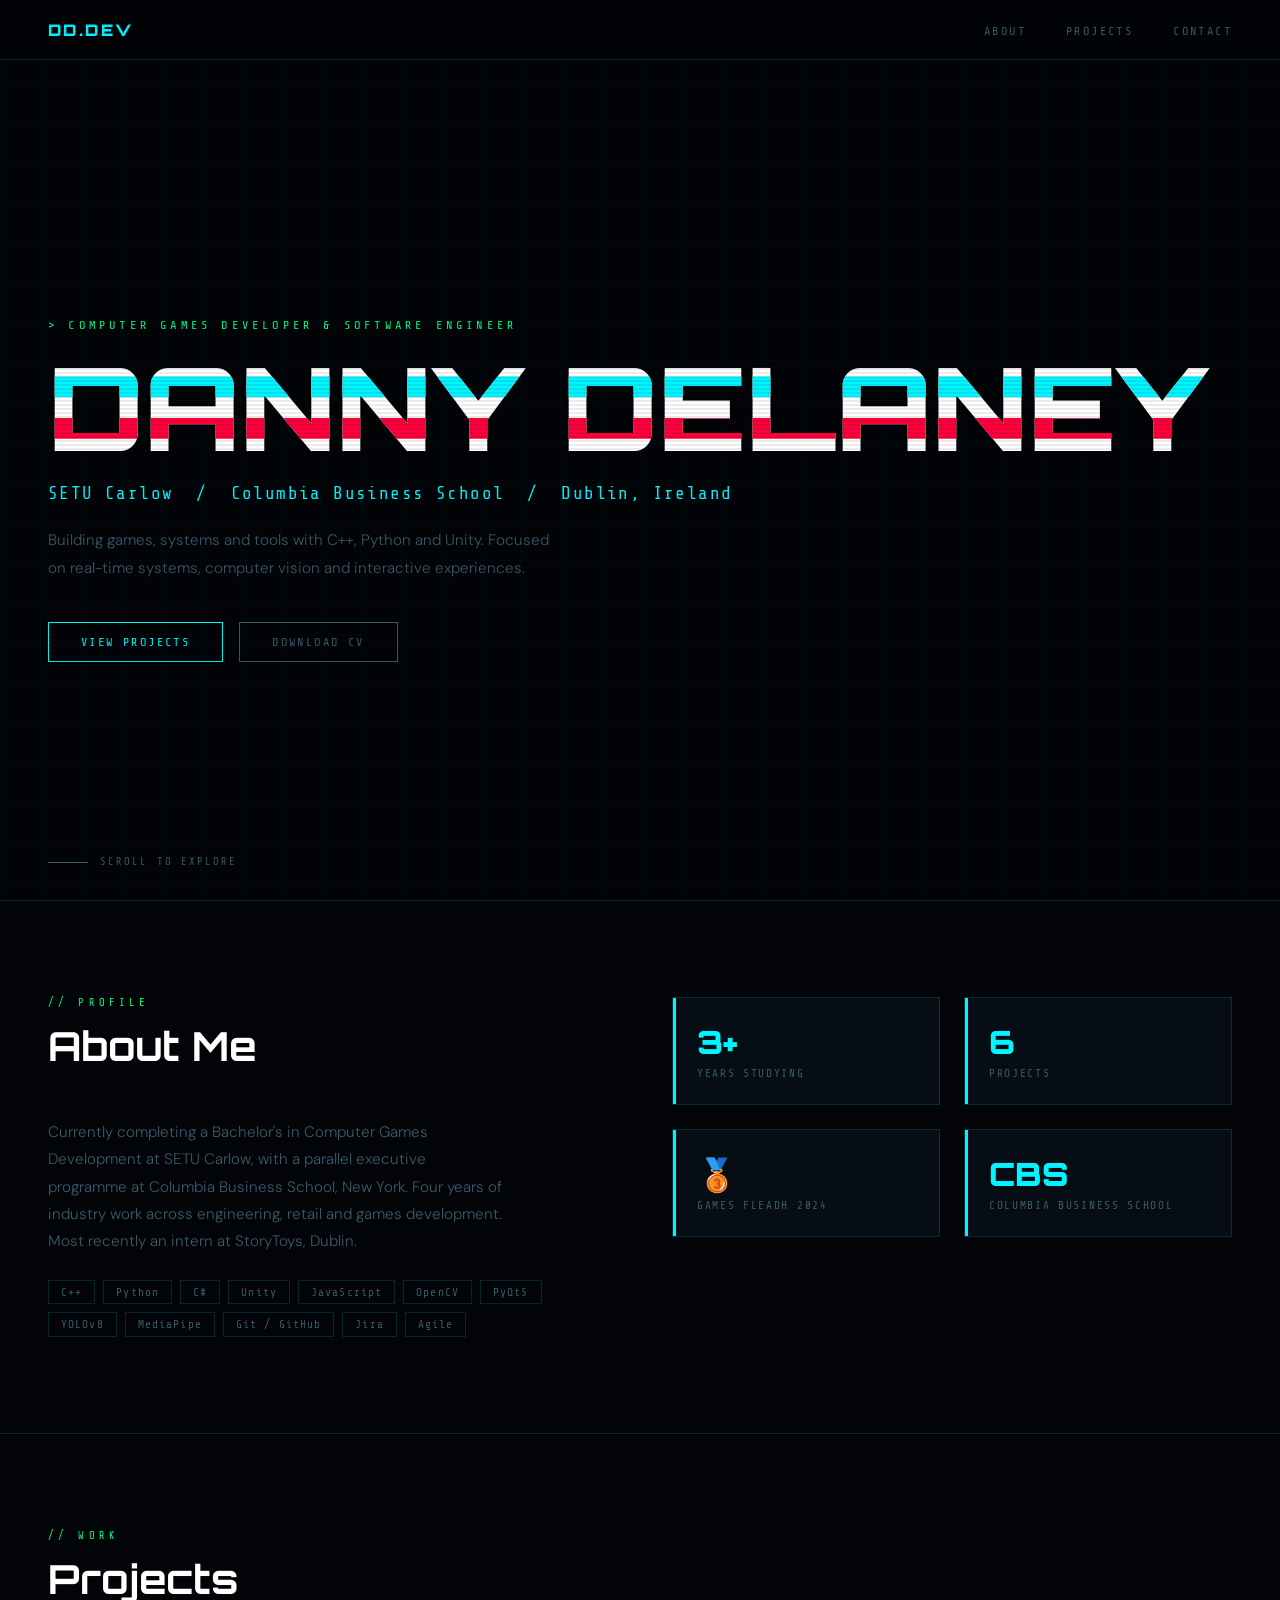
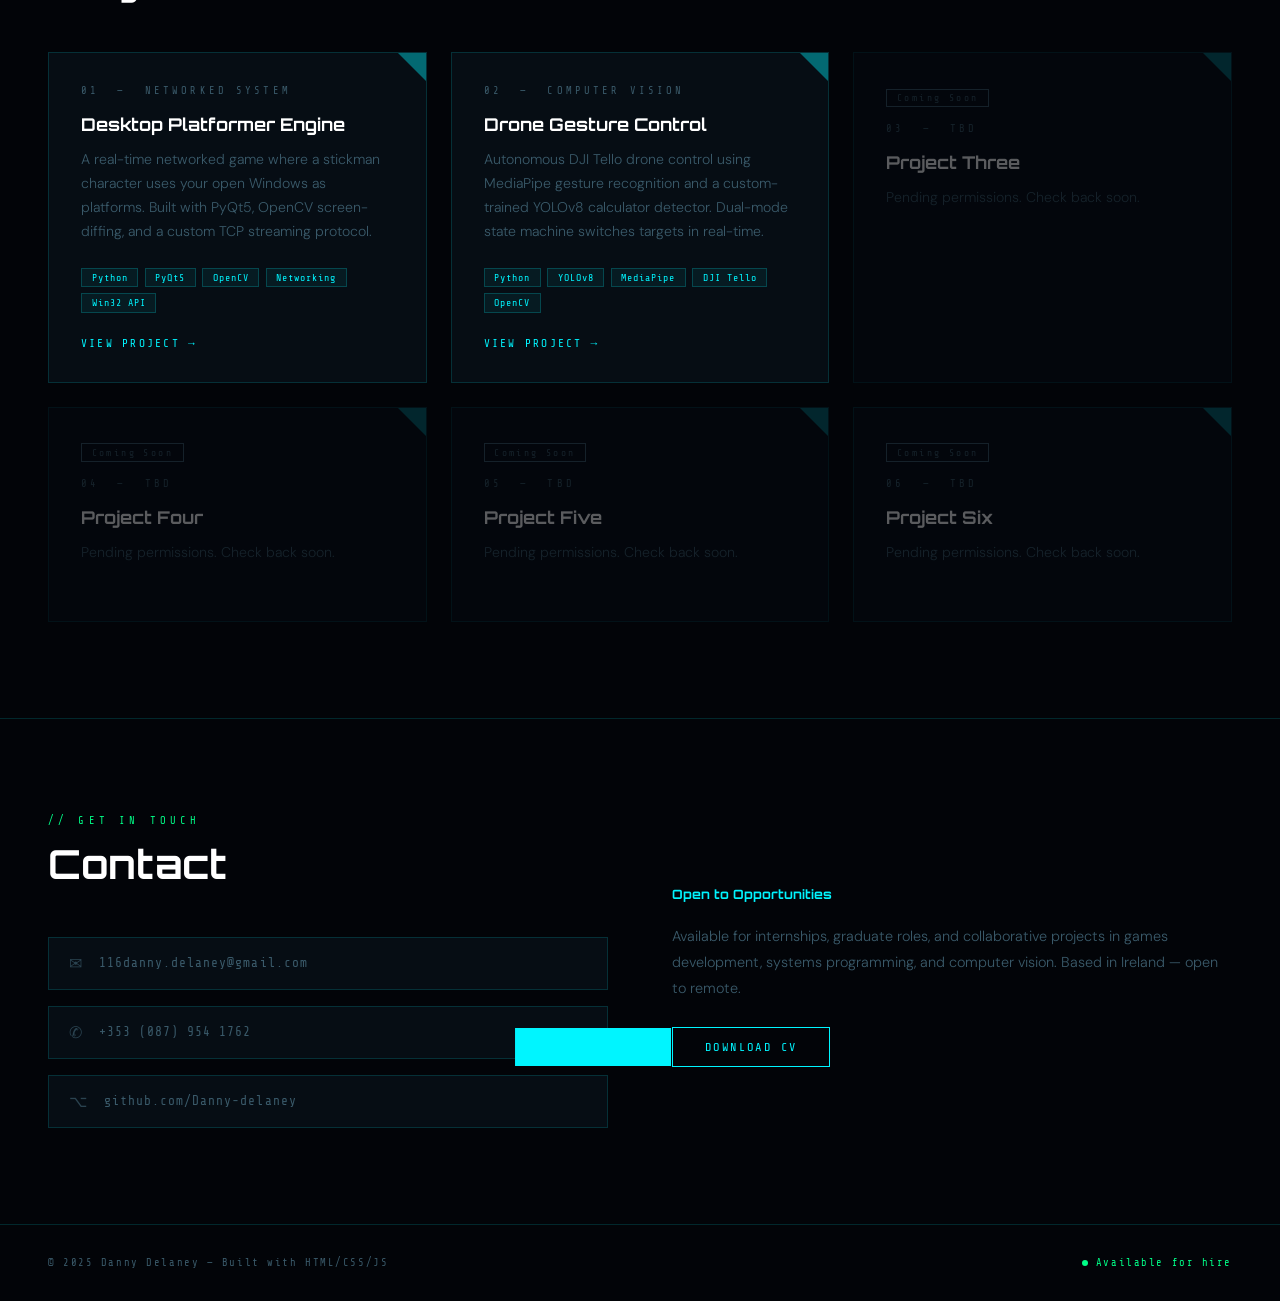
==== docs/index.html @ 68c654f2 "portfolio overhaul" ====
<!DOCTYPE html>
<html lang="en">
<head>
  <meta charset="UTF-8" />
  <meta name="viewport" content="width=device-width, initial-scale=1.0"/>
  <title>Danny Delaney — Portfolio</title>
  <link href="https://fonts.googleapis.com/css2?family=Orbitron:wght@400;700;900&family=Share+Tech+Mono&family=DM+Sans:wght@300;400&display=swap" rel="stylesheet"/>
  <style>
    :root {
      --bg:       #020408;
      --surface:  #060d14;
      --cyan:     #00f5ff;
      --green:    #00ff88;
      --red:      #ff003c;
      --dim:      #0a1a24;
      --border:   rgba(0,245,255,0.15);
      --text:     #c8e6f0;
      --muted:    #3a5a6a;
    }

    *, *::before, *::after { box-sizing: border-box; margin: 0; padding: 0; }

    html { scroll-behavior: smooth; }

    body {
      background: var(--bg);
      color: var(--text);
      font-family: 'DM Sans', sans-serif;
      font-weight: 300;
      overflow-x: hidden;
      cursor: crosshair;
    }

    /* ── SCANLINE OVERLAY ── */
    body::before {
      content: '';
      position: fixed;
      inset: 0;
      background: repeating-linear-gradient(
        0deg,
        transparent,
        transparent 2px,
        rgba(0,0,0,0.08) 2px,
        rgba(0,0,0,0.08) 4px
      );
      pointer-events: none;
      z-index: 9999;
    }

    /* ── GRID BG ── */
    body::after {
      content: '';
      position: fixed;
      inset: 0;
      background-image:
        linear-gradient(rgba(0,245,255,0.03) 1px, transparent 1px),
        linear-gradient(90deg, rgba(0,245,255,0.03) 1px, transparent 1px);
      background-size: 40px 40px;
      pointer-events: none;
      z-index: 0;
    }

    /* ── NAV ── */
    nav {
      position: fixed;
      top: 0; left: 0; right: 0;
      z-index: 100;
      display: flex;
      justify-content: space-between;
      align-items: center;
      padding: 1.2rem 3rem;
      border-bottom: 1px solid var(--border);
      background: rgba(2,4,8,0.85);
      backdrop-filter: blur(12px);
    }

    .nav-logo {
      font-family: 'Orbitron', monospace;
      font-weight: 900;
      font-size: 1rem;
      color: var(--cyan);
      letter-spacing: 0.15em;
      text-decoration: none;
    }

    .nav-links {
      display: flex;
      gap: 2.5rem;
      list-style: none;
    }

    .nav-links a {
      font-family: 'Share Tech Mono', monospace;
      font-size: 0.75rem;
      color: var(--muted);
      text-decoration: none;
      letter-spacing: 0.2em;
      text-transform: uppercase;
      transition: color 0.2s;
    }

    .nav-links a:hover { color: var(--cyan); }

    /* ── HERO ── */
    #hero {
      position: relative;
      z-index: 1;
      min-height: 100vh;
      display: flex;
      flex-direction: column;
      justify-content: center;
      padding: 0 3rem;
      padding-top: 5rem;
    }

    .hero-tag {
      font-family: 'Share Tech Mono', monospace;
      font-size: 0.75rem;
      color: var(--green);
      letter-spacing: 0.35em;
      text-transform: uppercase;
      margin-bottom: 1.5rem;
      opacity: 0;
      animation: fadeUp 0.6s 0.2s forwards;
    }

    .hero-tag::before { content: '> '; }

    .hero-name {
      font-family: 'Orbitron', monospace;
      font-size: clamp(3rem, 9vw, 8rem);
      font-weight: 900;
      line-height: 0.9;
      color: #fff;
      position: relative;
      opacity: 0;
      animation: fadeUp 0.6s 0.4s forwards;
    }

    /* glitch */
    .hero-name::before,
    .hero-name::after {
      content: attr(data-text);
      position: absolute;
      inset: 0;
      font-family: 'Orbitron', monospace;
      font-weight: 900;
    }

    .hero-name::before {
      color: var(--cyan);
      clip-path: polygon(0 20%, 100% 20%, 100% 40%, 0 40%);
      animation: glitch1 4s infinite;
    }

    .hero-name::after {
      color: var(--red);
      clip-path: polygon(0 60%, 100% 60%, 100% 80%, 0 80%);
      animation: glitch2 4s infinite;
    }

    @keyframes glitch1 {
      0%,94%,100% { transform: translate(0); opacity: 0; }
      95% { transform: translate(-3px, 1px); opacity: 0.8; }
      97% { transform: translate(3px, -1px); opacity: 0.8; }
      99% { transform: translate(-1px, 2px); opacity: 0.8; }
    }

    @keyframes glitch2 {
      0%,94%,100% { transform: translate(0); opacity: 0; }
      95% { transform: translate(3px, -1px); opacity: 0.6; }
      97% { transform: translate(-3px, 1px); opacity: 0.6; }
      99% { transform: translate(2px, -2px); opacity: 0.6; }
    }

    .hero-sub {
      font-family: 'Share Tech Mono', monospace;
      font-size: clamp(0.85rem, 2vw, 1.1rem);
      color: var(--cyan);
      margin-top: 1.5rem;
      letter-spacing: 0.08em;
      opacity: 0;
      animation: fadeUp 0.6s 0.6s forwards;
    }

    .hero-bio {
      max-width: 520px;
      font-size: 0.95rem;
      color: var(--muted);
      line-height: 1.8;
      margin-top: 1.5rem;
      opacity: 0;
      animation: fadeUp 0.6s 0.8s forwards;
    }

    .hero-cta {
      display: flex;
      gap: 1rem;
      margin-top: 2.5rem;
      flex-wrap: wrap;
      opacity: 0;
      animation: fadeUp 0.6s 1s forwards;
    }

    .btn {
      font-family: 'Share Tech Mono', monospace;
      font-size: 0.75rem;
      letter-spacing: 0.2em;
      text-transform: uppercase;
      text-decoration: none;
      padding: 0.75rem 2rem;
      border: 1px solid var(--cyan);
      color: var(--cyan);
      background: transparent;
      cursor: pointer;
      position: relative;
      overflow: hidden;
      transition: color 0.3s;
    }

    .btn::before {
      content: '';
      position: absolute;
      inset: 0;
      background: var(--cyan);
      transform: translateX(-101%);
      transition: transform 0.3s;
    }

    .btn:hover::before { transform: translateX(0); }
    .btn:hover { color: var(--bg); }

    .btn-ghost {
      border-color: var(--muted);
      color: var(--muted);
    }

    .btn-ghost::before { background: var(--muted); }
    .btn-ghost:hover { color: var(--bg); }

    /* ── SCROLL INDICATOR ── */
    .scroll-hint {
      position: absolute;
      bottom: 2rem;
      left: 3rem;
      display: flex;
      align-items: center;
      gap: 0.75rem;
      font-family: 'Share Tech Mono', monospace;
      font-size: 0.65rem;
      color: var(--muted);
      letter-spacing: 0.2em;
      text-transform: uppercase;
      opacity: 0;
      animation: fadeUp 0.6s 1.4s forwards;
    }

    .scroll-line {
      width: 40px;
      height: 1px;
      background: var(--muted);
      position: relative;
      overflow: hidden;
    }

    .scroll-line::after {
      content: '';
      position: absolute;
      top: 0; left: -100%;
      width: 100%; height: 100%;
      background: var(--cyan);
      animation: scanline 2s infinite;
    }

    @keyframes scanline { to { left: 100%; } }

    /* ── SECTION SHARED ── */
    section {
      position: relative;
      z-index: 1;
      padding: 6rem 3rem;
    }

    .section-label {
      font-family: 'Share Tech Mono', monospace;
      font-size: 0.65rem;
      letter-spacing: 0.4em;
      text-transform: uppercase;
      color: var(--green);
      margin-bottom: 0.75rem;
    }

    .section-label::before { content: '// '; }

    .section-title {
      font-family: 'Orbitron', monospace;
      font-size: clamp(1.5rem, 4vw, 2.5rem);
      font-weight: 700;
      color: #fff;
      margin-bottom: 3rem;
    }

    /* ── ABOUT ── */
    #about {
      border-top: 1px solid var(--border);
      display: grid;
      grid-template-columns: 1fr 1fr;
      gap: 4rem;
      align-items: start;
    }

    .about-stats {
      display: grid;
      grid-template-columns: 1fr 1fr;
      gap: 1.5rem;
    }

    .stat-card {
      border: 1px solid var(--border);
      padding: 1.5rem;
      background: var(--surface);
      position: relative;
      overflow: hidden;
    }

    .stat-card::before {
      content: '';
      position: absolute;
      top: 0; left: 0;
      width: 3px; height: 100%;
      background: var(--cyan);
    }

    .stat-num {
      font-family: 'Orbitron', monospace;
      font-size: 2rem;
      font-weight: 900;
      color: var(--cyan);
    }

    .stat-label {
      font-family: 'Share Tech Mono', monospace;
      font-size: 0.7rem;
      color: var(--muted);
      letter-spacing: 0.15em;
      text-transform: uppercase;
      margin-top: 0.3rem;
    }

    .skill-list {
      display: flex;
      flex-wrap: wrap;
      gap: 0.5rem;
      margin-top: 1.5rem;
    }

    .skill-tag {
      font-family: 'Share Tech Mono', monospace;
      font-size: 0.7rem;
      padding: 0.3rem 0.75rem;
      border: 1px solid var(--border);
      color: var(--muted);
      letter-spacing: 0.1em;
      transition: all 0.2s;
    }

    .skill-tag:hover {
      border-color: var(--cyan);
      color: var(--cyan);
    }

    /* ── PROJECTS ── */
    #projects {
      border-top: 1px solid var(--border);
    }

    .projects-grid {
      display: grid;
      grid-template-columns: repeat(auto-fill, minmax(340px, 1fr));
      gap: 1.5rem;
    }

    .project-card {
      border: 1px solid var(--border);
      background: var(--surface);
      padding: 2rem;
      position: relative;
      overflow: hidden;
      text-decoration: none;
      color: inherit;
      display: block;
      transition: border-color 0.3s, transform 0.3s;
      cursor: pointer;
    }

    .project-card:hover {
      border-color: var(--cyan);
      transform: translateY(-4px);
    }

    .project-card::after {
      content: '';
      position: absolute;
      inset: 0;
      background: linear-gradient(135deg, rgba(0,245,255,0.04) 0%, transparent 60%);
      opacity: 0;
      transition: opacity 0.3s;
    }

    .project-card:hover::after { opacity: 1; }

    /* corner decoration */
    .project-card::before {
      content: '';
      position: absolute;
      top: 0; right: 0;
      border-style: solid;
      border-width: 0 28px 28px 0;
      border-color: transparent var(--cyan) transparent transparent;
      opacity: 0.4;
      transition: opacity 0.3s;
    }

    .project-card:hover::before { opacity: 1; }

    .project-num {
      font-family: 'Share Tech Mono', monospace;
      font-size: 0.65rem;
      color: var(--muted);
      letter-spacing: 0.3em;
      margin-bottom: 1rem;
    }

    .project-title {
      font-family: 'Orbitron', monospace;
      font-size: 1.1rem;
      font-weight: 700;
      color: #fff;
      margin-bottom: 0.75rem;
      line-height: 1.3;
    }

    .project-desc {
      font-size: 0.88rem;
      color: var(--muted);
      line-height: 1.7;
      margin-bottom: 1.5rem;
    }

    .project-tags {
      display: flex;
      flex-wrap: wrap;
      gap: 0.4rem;
      margin-bottom: 1.5rem;
    }

    .tag {
      font-family: 'Share Tech Mono', monospace;
      font-size: 0.62rem;
      padding: 0.2rem 0.6rem;
      background: rgba(0,245,255,0.06);
      border: 1px solid rgba(0,245,255,0.2);
      color: var(--cyan);
      letter-spacing: 0.1em;
    }

    .project-link {
      font-family: 'Share Tech Mono', monospace;
      font-size: 0.7rem;
      color: var(--cyan);
      letter-spacing: 0.2em;
      text-transform: uppercase;
      display: flex;
      align-items: center;
      gap: 0.5rem;
    }

    .project-link::after {
      content: '→';
      transition: transform 0.2s;
    }

    .project-card:hover .project-link::after {
      transform: translateX(4px);
    }

    .card-coming-soon {
      opacity: 0.35;
      pointer-events: none;
    }

    .coming-badge {
      font-family: 'Share Tech Mono', monospace;
      font-size: 0.6rem;
      letter-spacing: 0.25em;
      color: var(--muted);
      border: 1px solid var(--muted);
      padding: 0.2rem 0.6rem;
      display: inline-block;
      margin-bottom: 1rem;
    }

    /* ── CONTACT ── */
    #contact {
      border-top: 1px solid var(--border);
    }

    .contact-inner {
      display: grid;
      grid-template-columns: 1fr 1fr;
      gap: 4rem;
      align-items: center;
    }

    .contact-links {
      display: flex;
      flex-direction: column;
      gap: 1rem;
      margin-top: 2rem;
    }

    .contact-item {
      display: flex;
      align-items: center;
      gap: 1rem;
      text-decoration: none;
      color: var(--muted);
      font-family: 'Share Tech Mono', monospace;
      font-size: 0.8rem;
      letter-spacing: 0.08em;
      padding: 1rem 1.25rem;
      border: 1px solid var(--border);
      background: var(--surface);
      transition: all 0.2s;
    }

    .contact-item:hover {
      border-color: var(--cyan);
      color: var(--cyan);
    }

    .contact-icon {
      font-size: 1rem;
      opacity: 0.7;
    }

    .contact-right {
      font-size: 0.9rem;
      color: var(--muted);
      line-height: 1.8;
    }

    .contact-right strong {
      color: var(--cyan);
      font-family: 'Orbitron', monospace;
      font-size: 0.8rem;
    }

    /* ── FOOTER ── */
    footer {
      position: relative;
      z-index: 1;
      border-top: 1px solid var(--border);
      padding: 2rem 3rem;
      display: flex;
      justify-content: space-between;
      align-items: center;
    }

    .footer-copy {
      font-family: 'Share Tech Mono', monospace;
      font-size: 0.65rem;
      color: var(--muted);
      letter-spacing: 0.15em;
    }

    .status-dot {
      display: flex;
      align-items: center;
      gap: 0.5rem;
      font-family: 'Share Tech Mono', monospace;
      font-size: 0.65rem;
      color: var(--green);
      letter-spacing: 0.15em;
    }

    .status-dot::before {
      content: '';
      width: 6px; height: 6px;
      border-radius: 50%;
      background: var(--green);
      animation: pulse 2s infinite;
    }

    @keyframes pulse {
      0%, 100% { opacity: 1; box-shadow: 0 0 0 0 rgba(0,255,136,0.4); }
      50% { opacity: 0.6; box-shadow: 0 0 0 6px rgba(0,255,136,0); }
    }

    /* ── ANIMATIONS ── */
    @keyframes fadeUp {
      from { opacity: 0; transform: translateY(20px); }
      to   { opacity: 1; transform: translateY(0); }
    }

    /* ── RESPONSIVE ── */
    @media (max-width: 768px) {
      nav { padding: 1rem 1.5rem; }
      section { padding: 4rem 1.5rem; }
      #hero { padding: 0 1.5rem; padding-top: 5rem; }
      #about { grid-template-columns: 1fr; gap: 2rem; }
      .contact-inner { grid-template-columns: 1fr; gap: 2rem; }
      .scroll-hint { left: 1.5rem; }
      footer { padding: 1.5rem; flex-direction: column; gap: 1rem; text-align: center; }
    }
  </style>
</head>
<body>

  <!-- NAV -->
  <nav>
    <a href="#hero" class="nav-logo">DD.DEV</a>
    <ul class="nav-links">
      <li><a href="#about">About</a></li>
      <li><a href="#projects">Projects</a></li>
      <li><a href="#contact">Contact</a></li>
    </ul>
  </nav>

  <!-- HERO -->
  <section id="hero">
    <p class="hero-tag">Computer Games Developer &amp; Software Engineer</p>
    <h1 class="hero-name" data-text="DANNY DELANEY">DANNY DELANEY</h1>
    <p class="hero-sub">SETU Carlow &nbsp;/&nbsp; Columbia Business School &nbsp;/&nbsp; Dublin, Ireland</p>
    <p class="hero-bio">
      Building games, systems and tools with C++, Python and Unity.
      Focused on real-time systems, computer vision and interactive experiences.
    </p>
    <div class="hero-cta">
      <a href="#projects" class="btn">View Projects</a>
      <a href="Danny-cv_110424.docx" download class="btn btn-ghost">Download CV</a>
    </div>
    <div class="scroll-hint">
      <span class="scroll-line"></span>
      Scroll to explore
    </div>
  </section>

  <!-- ABOUT -->
  <section id="about">
    <div>
      <p class="section-label">Profile</p>
      <h2 class="section-title">About Me</h2>
      <p style="font-size:0.95rem;color:var(--muted);line-height:1.8;max-width:460px;">
        Currently completing a Bachelor's in Computer Games Development at SETU Carlow,
        with a parallel executive programme at Columbia Business School, New York.
        Four years of industry work across engineering, retail and games development.
        Most recently an intern at StoryToys, Dublin.
      </p>
      <div class="skill-list">
        <span class="skill-tag">C++</span>
        <span class="skill-tag">Python</span>
        <span class="skill-tag">C#</span>
        <span class="skill-tag">Unity</span>
        <span class="skill-tag">JavaScript</span>
        <span class="skill-tag">OpenCV</span>
        <span class="skill-tag">PyQt5</span>
        <span class="skill-tag">YOLOv8</span>
        <span class="skill-tag">MediaPipe</span>
        <span class="skill-tag">Git / GitHub</span>
        <span class="skill-tag">Jira</span>
        <span class="skill-tag">Agile</span>
      </div>
    </div>
    <div class="about-stats">
      <div class="stat-card">
        <div class="stat-num">3+</div>
        <div class="stat-label">Years Studying</div>
      </div>
      <div class="stat-card">
        <div class="stat-num">6</div>
        <div class="stat-label">Projects</div>
      </div>
      <div class="stat-card">
        <div class="stat-num">🥉</div>
        <div class="stat-label">Games Fleadh 2024</div>
      </div>
      <div class="stat-card">
        <div class="stat-num">CBS</div>
        <div class="stat-label">Columbia Business School</div>
      </div>
    </div>
  </section>

  <!-- PROJECTS -->
  <section id="projects">
    <p class="section-label">Work</p>
    <h2 class="section-title">Projects</h2>
    <div class="projects-grid">

      <!-- Project 1 -->
      <a href="project-1/index.html" class="project-card">
        <p class="project-num">01 &nbsp;—&nbsp; NETWORKED SYSTEM</p>
        <h3 class="project-title">Desktop Platformer Engine</h3>
        <p class="project-desc">
          A real-time networked game where a stickman character uses your open
          Windows as platforms. Built with PyQt5, OpenCV screen-diffing,
          and a custom TCP streaming protocol.
        </p>
        <div class="project-tags">
          <span class="tag">Python</span>
          <span class="tag">PyQt5</span>
          <span class="tag">OpenCV</span>
          <span class="tag">Networking</span>
          <span class="tag">Win32 API</span>
        </div>
        <span class="project-link">View Project</span>
      </a>

      <!-- Project 2 -->
      <a href="project-2/index.html" class="project-card">
        <p class="project-num">02 &nbsp;—&nbsp; COMPUTER VISION</p>
        <h3 class="project-title">Drone Gesture Control</h3>
        <p class="project-desc">
          Autonomous DJI Tello drone control using MediaPipe gesture recognition
          and a custom-trained YOLOv8 calculator detector. Dual-mode state machine
          switches targets in real-time.
        </p>
        <div class="project-tags">
          <span class="tag">Python</span>
          <span class="tag">YOLOv8</span>
          <span class="tag">MediaPipe</span>
          <span class="tag">DJI Tello</span>
          <span class="tag">OpenCV</span>
        </div>
        <span class="project-link">View Project</span>
      </a>

      <!-- Placeholders -->
      <div class="project-card card-coming-soon">
        <span class="coming-badge">Coming Soon</span>
        <p class="project-num">03 &nbsp;—&nbsp; TBD</p>
        <h3 class="project-title">Project Three</h3>
        <p class="project-desc">Pending permissions. Check back soon.</p>
      </div>

      <div class="project-card card-coming-soon">
        <span class="coming-badge">Coming Soon</span>
        <p class="project-num">04 &nbsp;—&nbsp; TBD</p>
        <h3 class="project-title">Project Four</h3>
        <p class="project-desc">Pending permissions. Check back soon.</p>
      </div>

      <div class="project-card card-coming-soon">
        <span class="coming-badge">Coming Soon</span>
        <p class="project-num">05 &nbsp;—&nbsp; TBD</p>
        <h3 class="project-title">Project Five</h3>
        <p class="project-desc">Pending permissions. Check back soon.</p>
      </div>

      <div class="project-card card-coming-soon">
        <span class="coming-badge">Coming Soon</span>
        <p class="project-num">06 &nbsp;—&nbsp; TBD</p>
        <h3 class="project-title">Project Six</h3>
        <p class="project-desc">Pending permissions. Check back soon.</p>
      </div>

    </div>
  </section>

  <!-- CONTACT -->
  <section id="contact">
    <div class="contact-inner">
      <div>
        <p class="section-label">Get in Touch</p>
        <h2 class="section-title">Contact</h2>
        <div class="contact-links">
          <a href="mailto:116danny.delaney@gmail.com" class="contact-item">
            <span class="contact-icon">✉</span>
            116danny.delaney@gmail.com
          </a>
          <a href="tel:+353879541762" class="contact-item">
            <span class="contact-icon">✆</span>
            +353 (087) 954 1762
          </a>
          <a href="https://github.com/Danny-delaney/portfolio" target="_blank" class="contact-item">
            <span class="contact-icon">⌥</span>
            github.com/Danny-delaney
          </a>
        </div>
      </div>
      <div class="contact-right">
        <strong>Open to Opportunities</strong>
        <p style="margin-top:1rem;">
          Available for internships, graduate roles, and collaborative projects
          in games development, systems programming, and computer vision.
          Based in Ireland — open to remote.
        </p>
        <div style="margin-top:2rem;">
          <a href="Danny-cv_110424.docx" download class="btn">Download CV</a>
        </div>
      </div>
    </div>
  </section>

  <!-- FOOTER -->
  <footer>
    <span class="footer-copy">© 2025 Danny Delaney — Built with HTML/CSS/JS</span>
    <span class="status-dot">Available for hire</span>
  </footer>

</body>
</html>
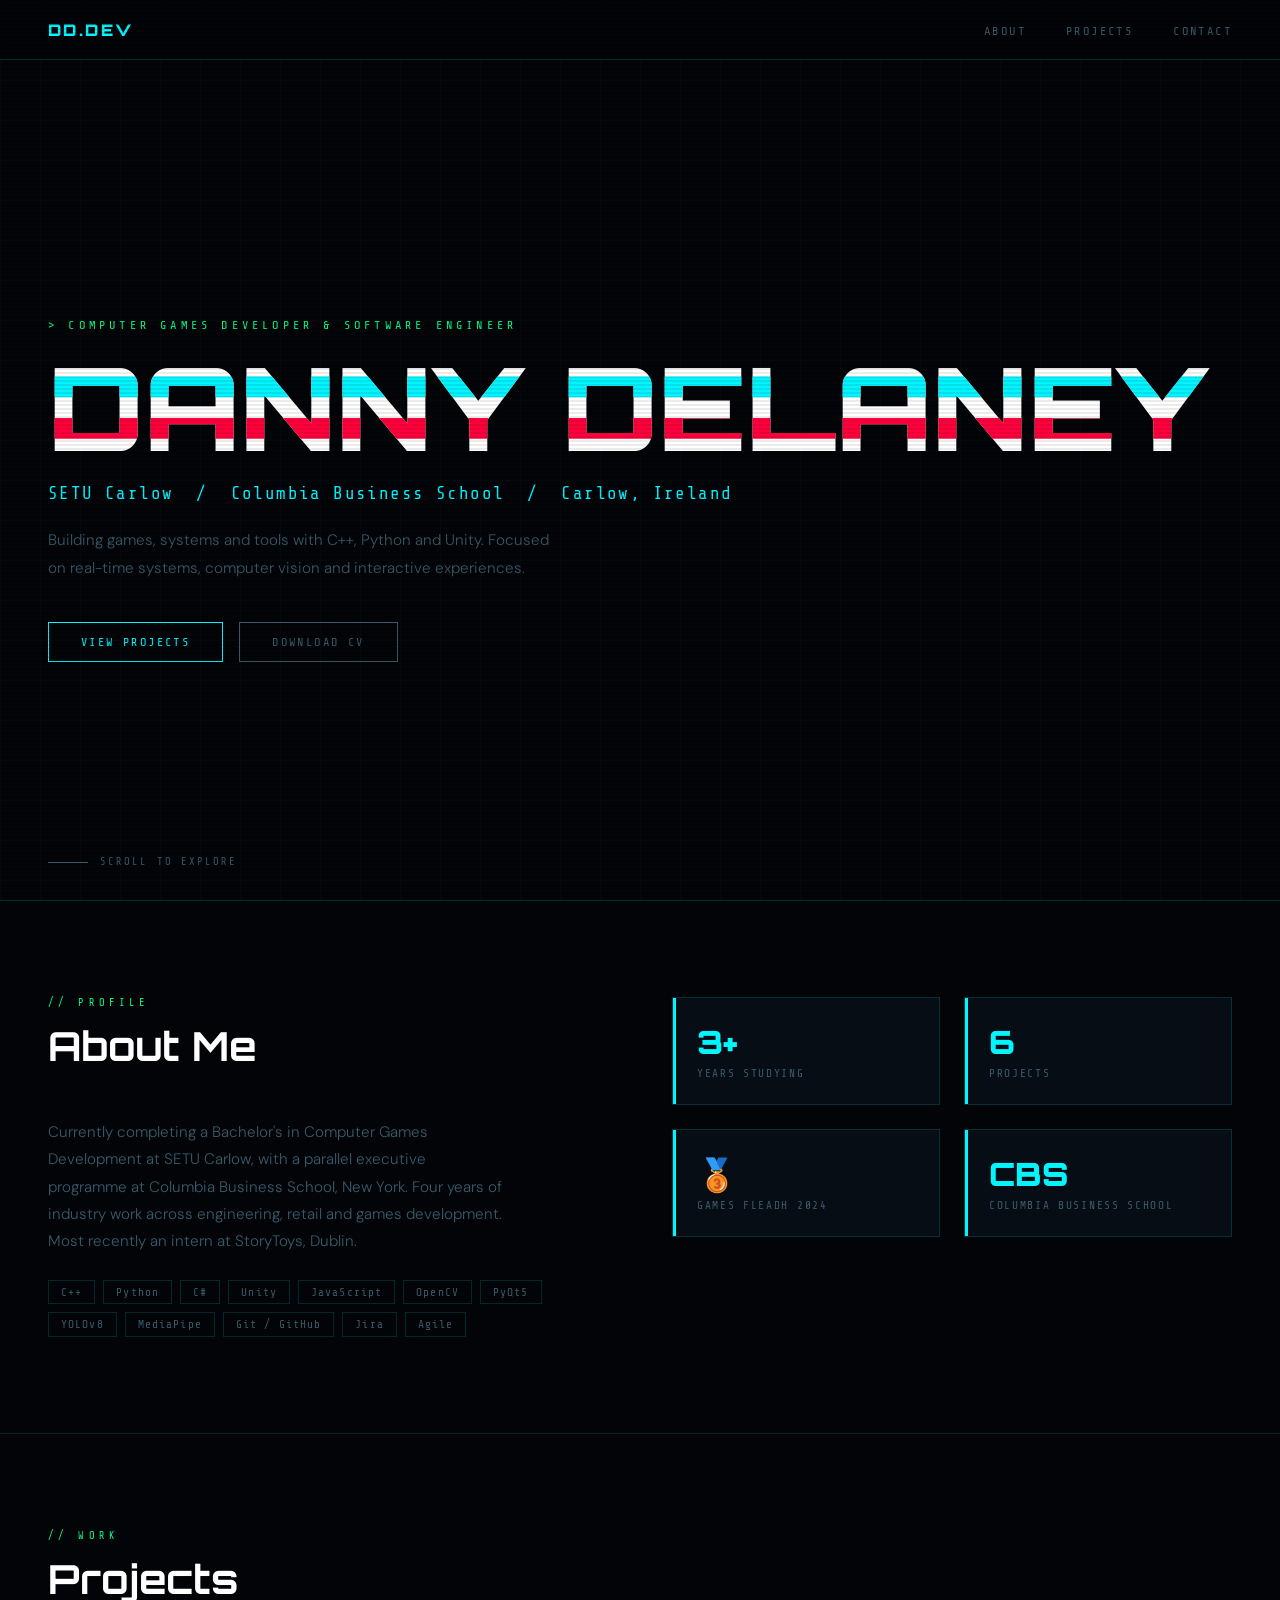
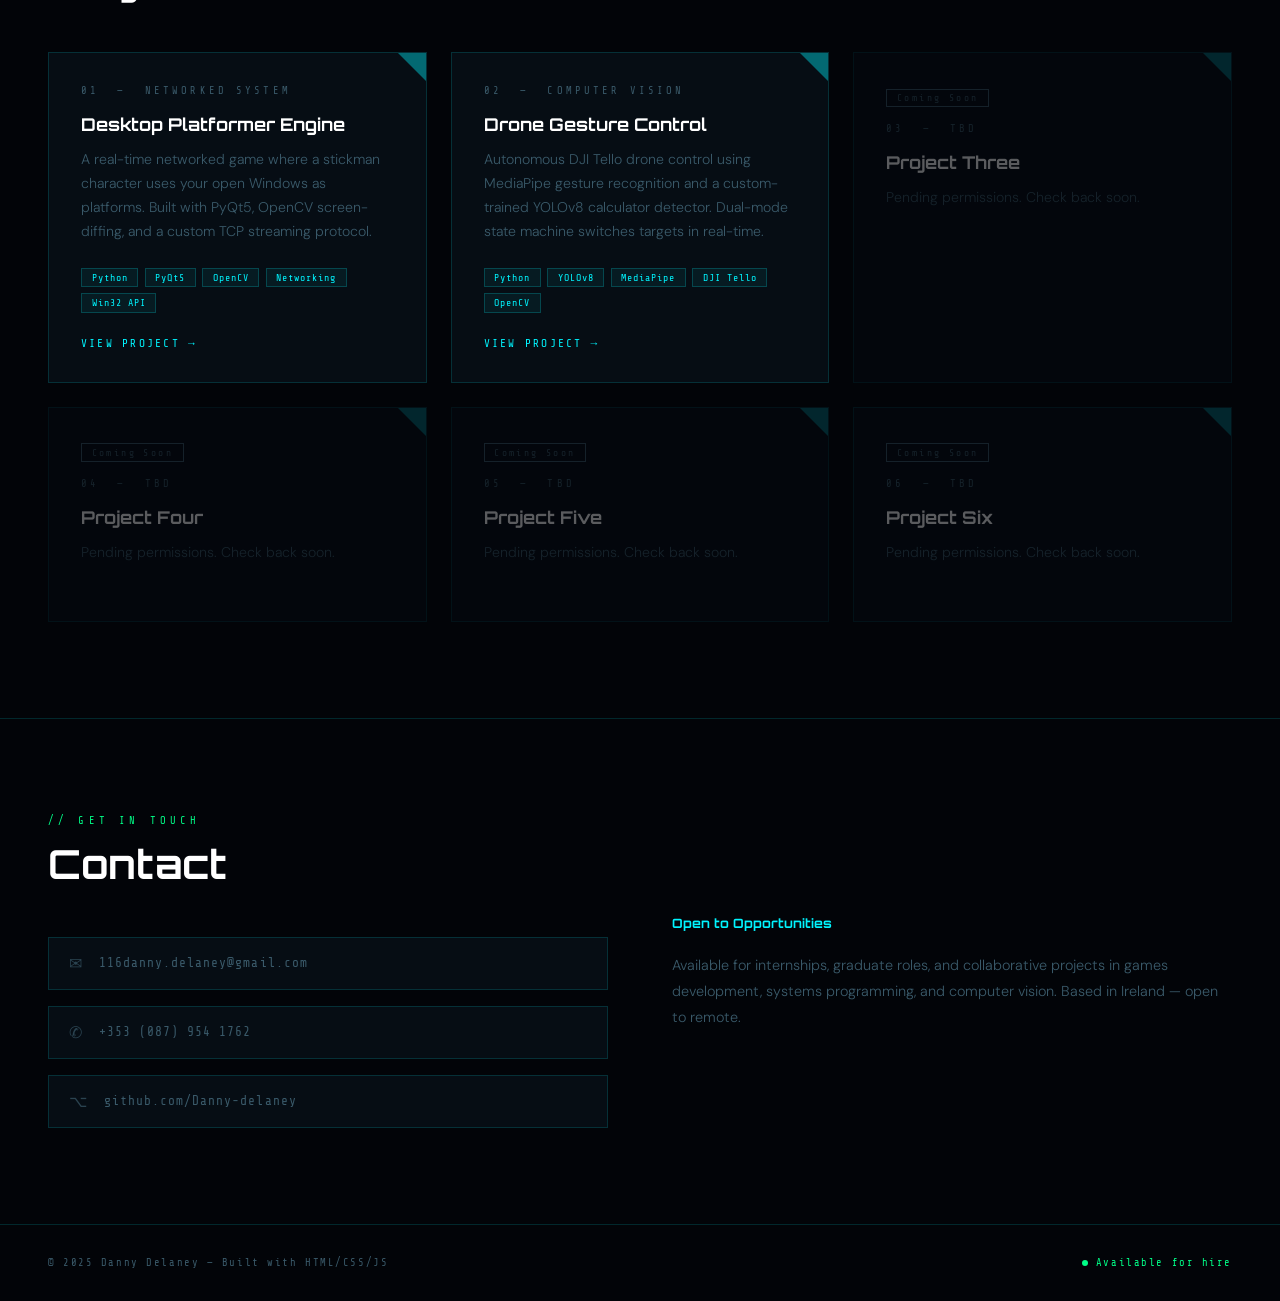
==== commit fc6bddae: "portfolio overhaul" ====
--- a/docs/index.html
+++ b/docs/index.html
@@ -631,7 +631,7 @@
   <section id="hero">
     <p class="hero-tag">Computer Games Developer &amp; Software Engineer</p>
     <h1 class="hero-name" data-text="DANNY DELANEY">DANNY DELANEY</h1>
-    <p class="hero-sub">SETU Carlow &nbsp;/&nbsp; Columbia Business School &nbsp;/&nbsp; Dublin, Ireland</p>
+    <p class="hero-sub">SETU Carlow &nbsp;/&nbsp; Columbia Business School &nbsp;/&nbsp; Carlow, Ireland</p>
     <p class="hero-bio">
       Building games, systems and tools with C++, Python and Unity.
       Focused on real-time systems, computer vision and interactive experiences.
@@ -796,9 +796,6 @@
           in games development, systems programming, and computer vision.
           Based in Ireland — open to remote.
         </p>
-        <div style="margin-top:2rem;">
-          <a href="Danny-cv_110424.docx" download class="btn">Download CV</a>
-        </div>
       </div>
     </div>
   </section>
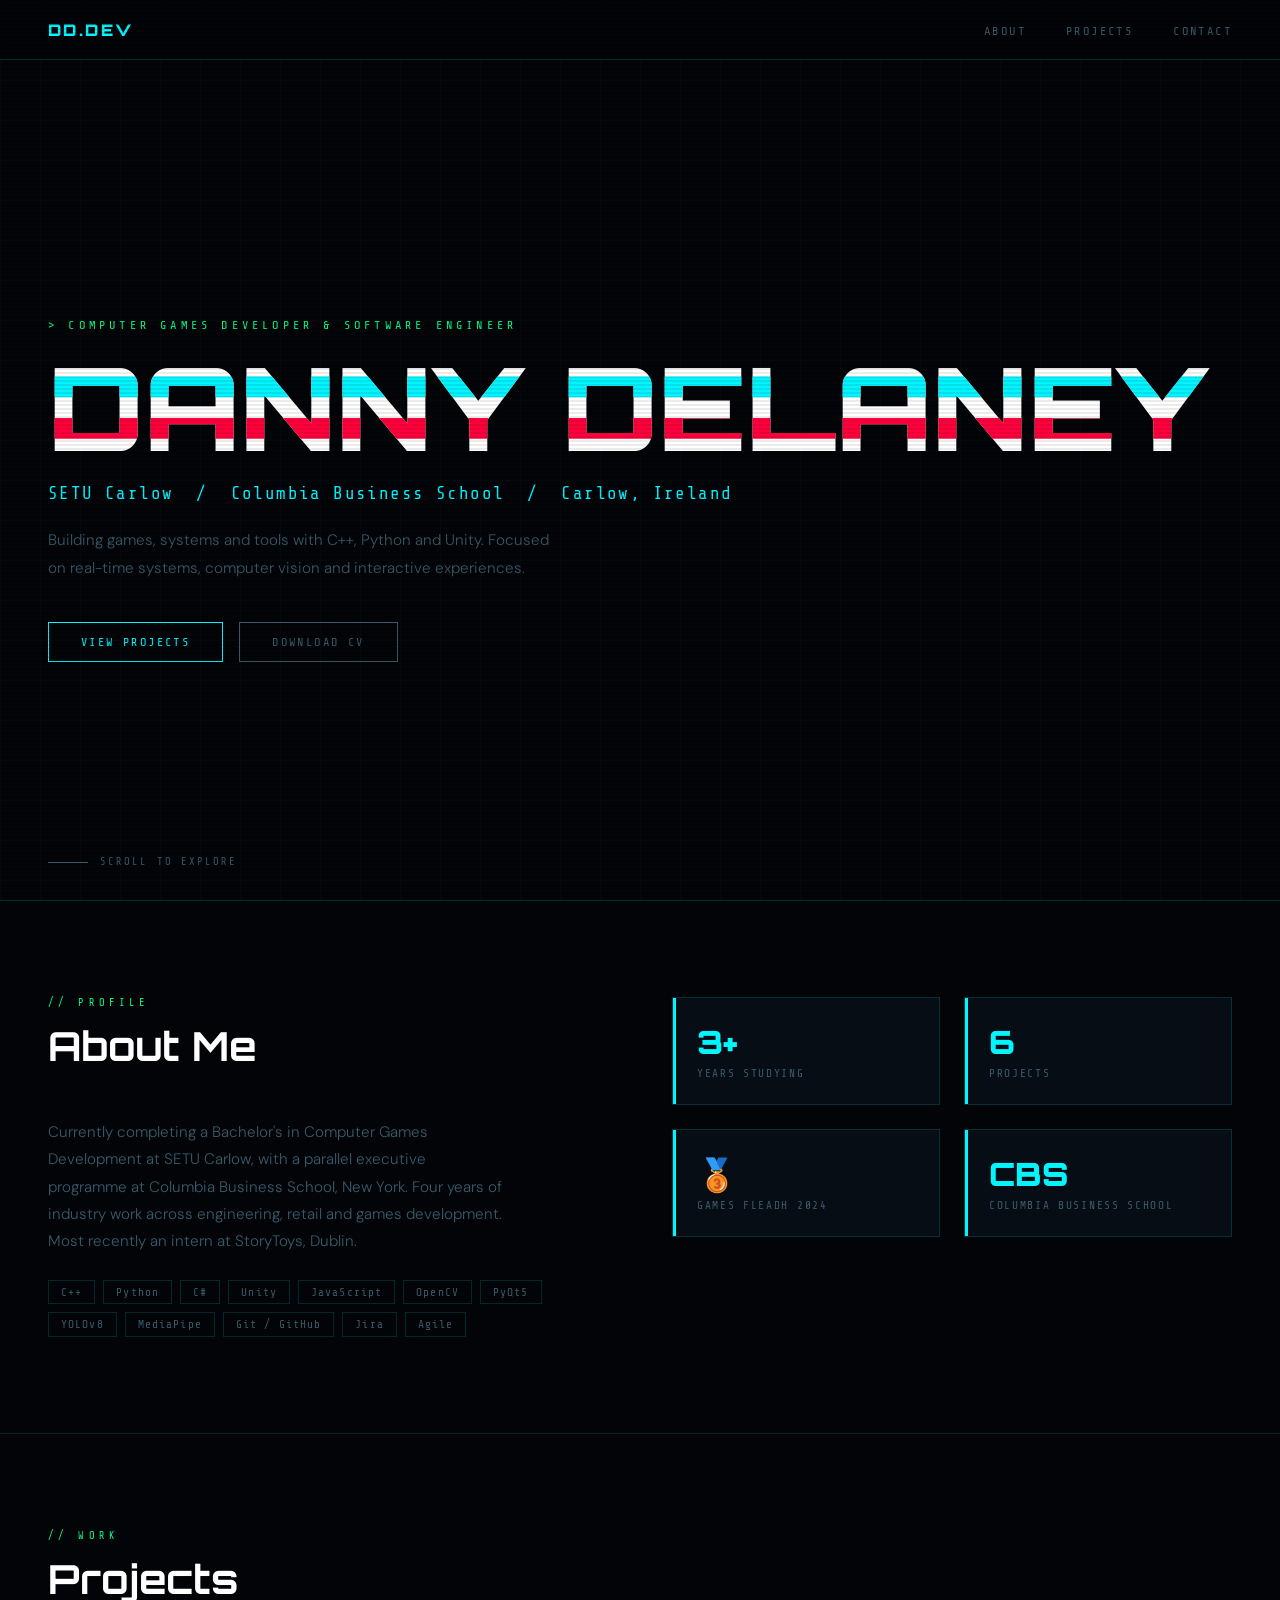
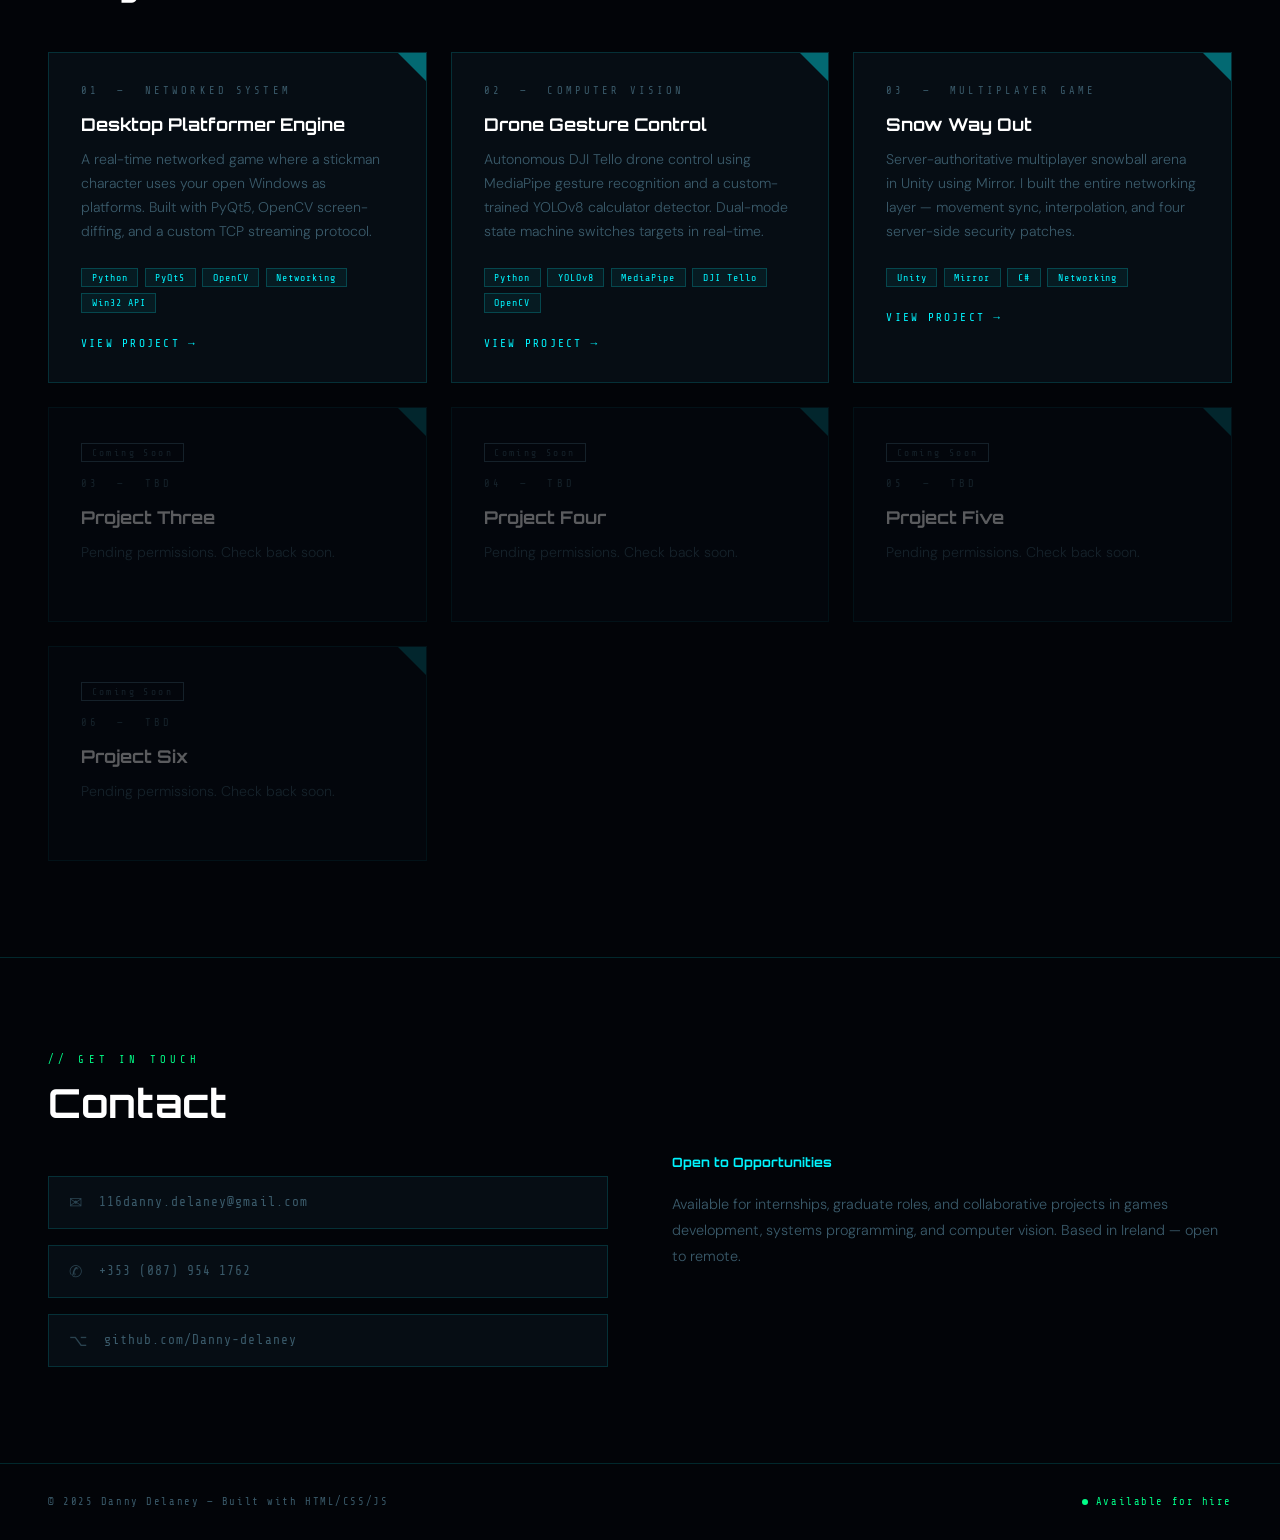
==== commit 2c7bde80: "portfolio overhaul" ====
--- a/docs/index.html
+++ b/docs/index.html
@@ -699,7 +699,7 @@
     <div class="projects-grid">
 
       <!-- Project 1 -->
-      <a href="project-1/index.html" class="project-card">
+      <a href="project1.html" class="project-card">
         <p class="project-num">01 &nbsp;—&nbsp; NETWORKED SYSTEM</p>
         <h3 class="project-title">Desktop Platformer Engine</h3>
         <p class="project-desc">
@@ -718,7 +718,7 @@
       </a>
 
       <!-- Project 2 -->
-      <a href="project-2/index.html" class="project-card">
+      <a href="project2.html" class="project-card">
         <p class="project-num">02 &nbsp;—&nbsp; COMPUTER VISION</p>
         <h3 class="project-title">Drone Gesture Control</h3>
         <p class="project-desc">
@@ -732,6 +732,23 @@
           <span class="tag">MediaPipe</span>
           <span class="tag">DJI Tello</span>
           <span class="tag">OpenCV</span>
+        </div>
+        <span class="project-link">View Project</span>
+      </a>
+
+      <a href="project3.html" class="project-card">
+        <p class="project-num">03 &nbsp;—&nbsp; MULTIPLAYER GAME</p>
+        <h3 class="project-title">Snow Way Out</h3>
+        <p class="project-desc">
+          Server-authoritative multiplayer snowball arena in Unity using Mirror.
+          I built the entire networking layer — movement sync, interpolation,
+          and four server-side security patches.
+        </p>
+        <div class="project-tags">
+          <span class="tag">Unity</span>
+          <span class="tag">Mirror</span>
+          <span class="tag">C#</span>
+          <span class="tag">Networking</span>
         </div>
         <span class="project-link">View Project</span>
       </a>
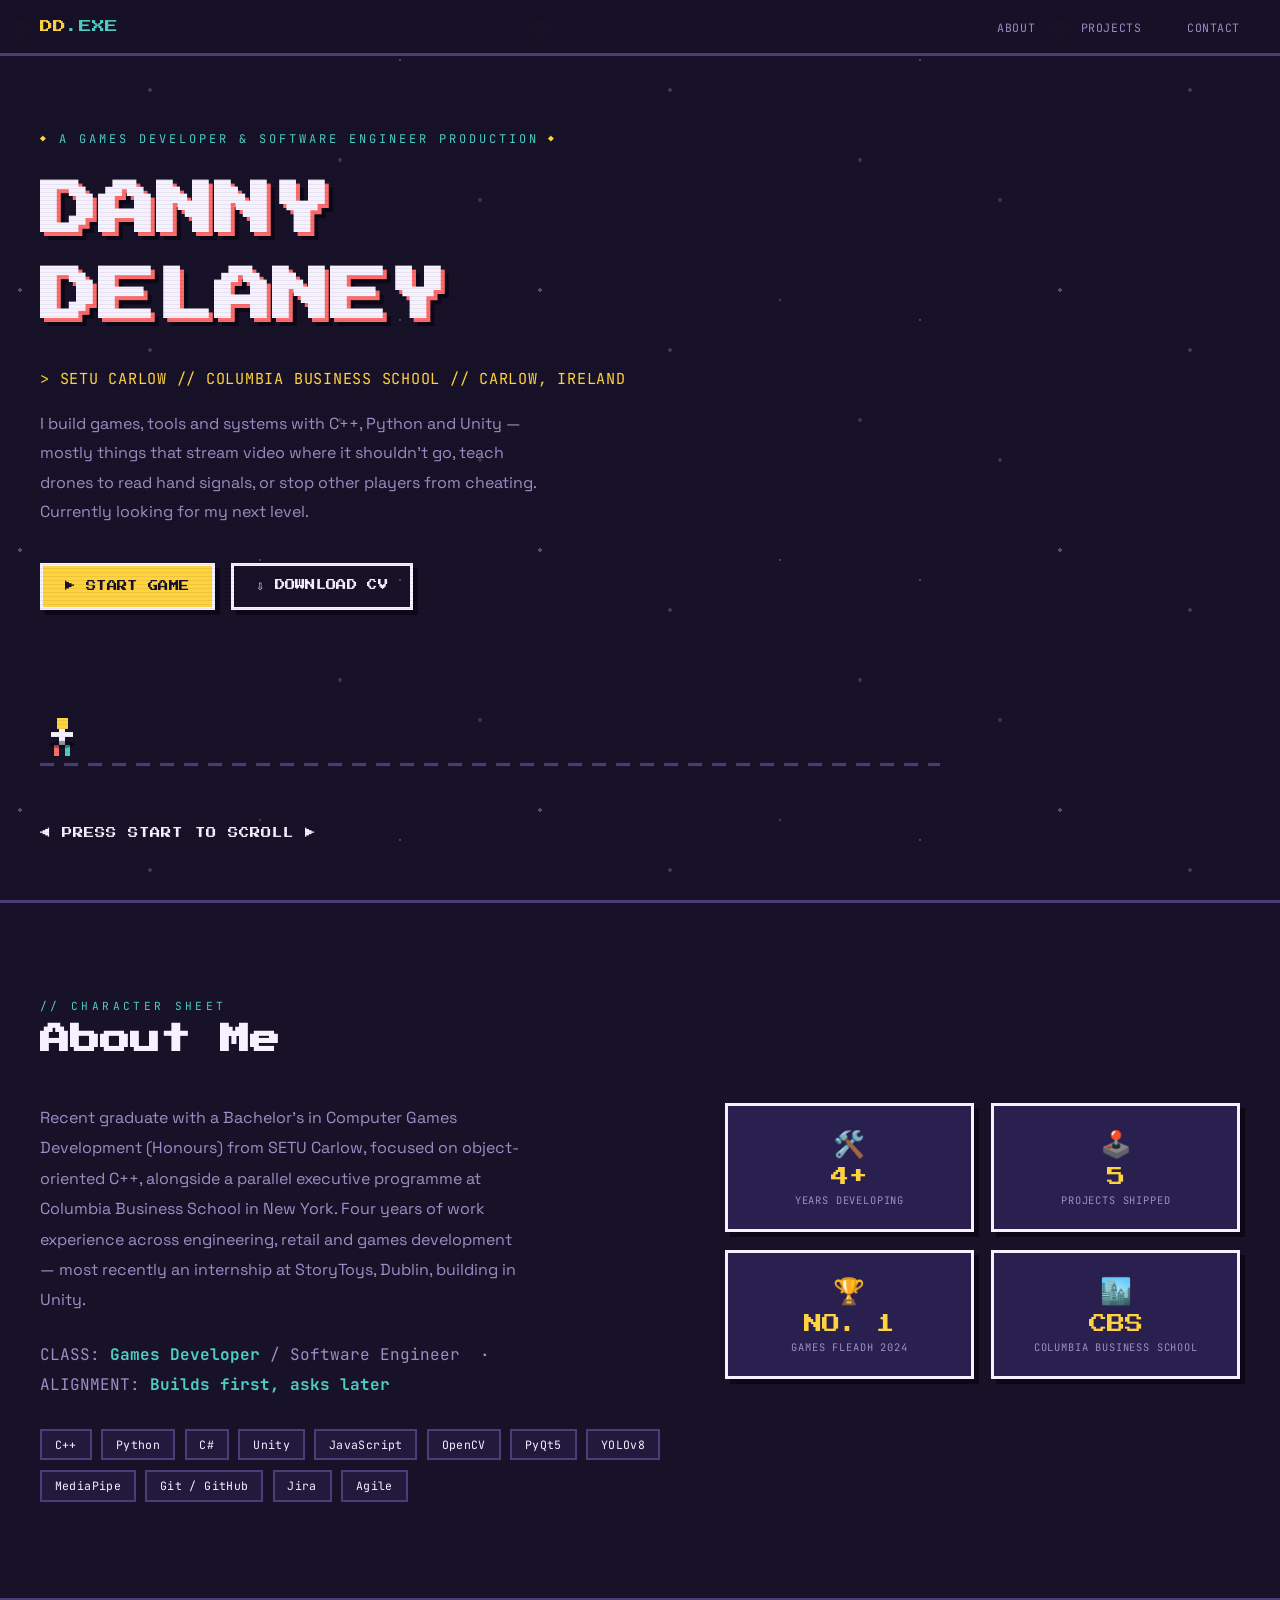
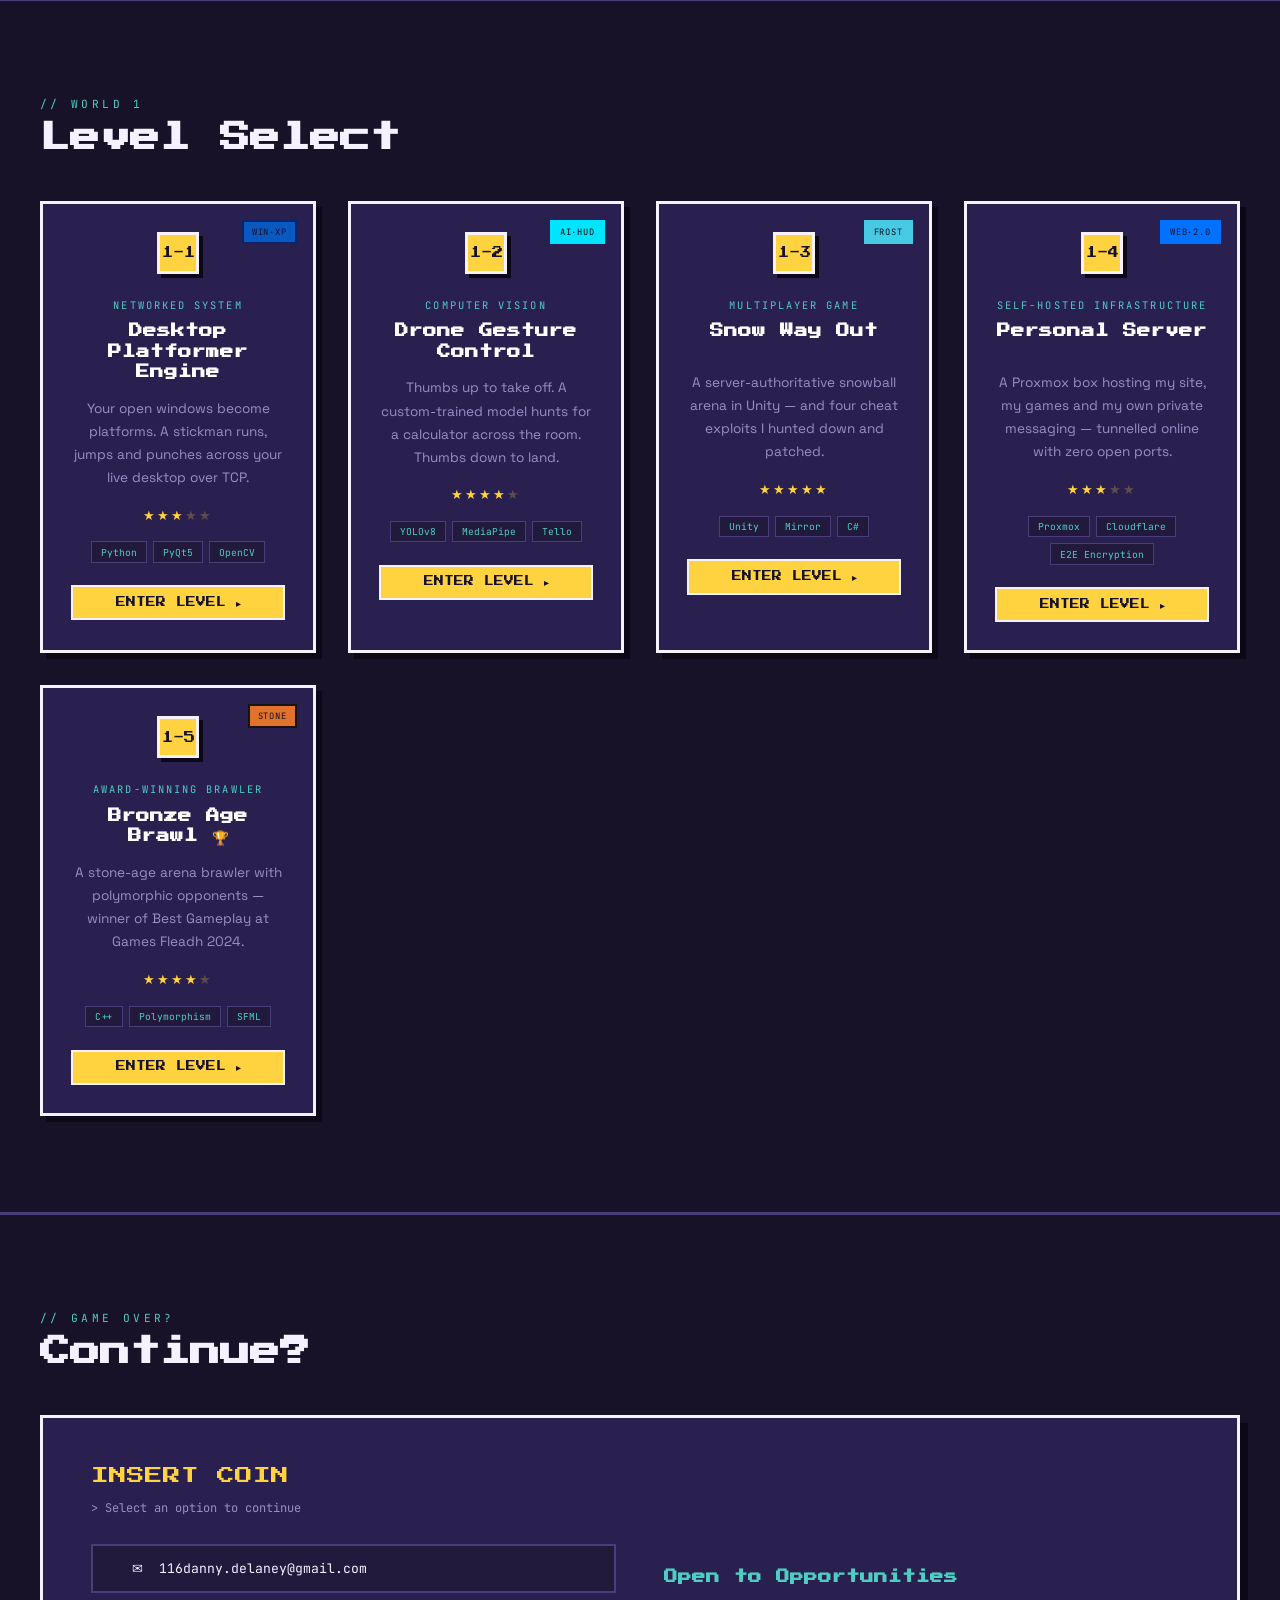
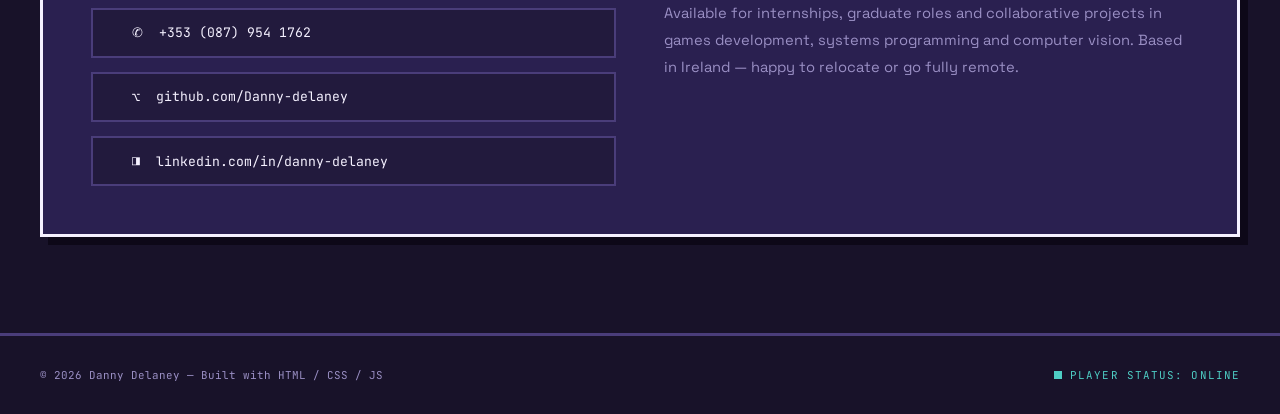
==== commit dc08253a: "updated" ====
--- a/docs/index.html
+++ b/docs/index.html
@@ -1,662 +1,399 @@
 <!DOCTYPE html>
 <html lang="en">
 <head>
-  <meta charset="UTF-8" />
-  <meta name="viewport" content="width=device-width, initial-scale=1.0"/>
-  <title>Danny Delaney — Portfolio</title>
-  <link href="https://fonts.googleapis.com/css2?family=Orbitron:wght@400;700;900&family=Share+Tech+Mono&family=DM+Sans:wght@300;400&display=swap" rel="stylesheet"/>
-  <style>
-    :root {
-      --bg:       #020408;
-      --surface:  #060d14;
-      --cyan:     #00f5ff;
-      --green:    #00ff88;
-      --red:      #ff003c;
-      --dim:      #0a1a24;
-      --border:   rgba(0,245,255,0.15);
-      --text:     #c8e6f0;
-      --muted:    #3a5a6a;
-    }
-
-    *, *::before, *::after { box-sizing: border-box; margin: 0; padding: 0; }
-
-    html { scroll-behavior: smooth; }
-
-    body {
-      background: var(--bg);
-      color: var(--text);
-      font-family: 'DM Sans', sans-serif;
-      font-weight: 300;
-      overflow-x: hidden;
-      cursor: crosshair;
-    }
-
-    /* ── SCANLINE OVERLAY ── */
-    body::before {
-      content: '';
-      position: fixed;
-      inset: 0;
-      background: repeating-linear-gradient(
-        0deg,
-        transparent,
-        transparent 2px,
-        rgba(0,0,0,0.08) 2px,
-        rgba(0,0,0,0.08) 4px
-      );
-      pointer-events: none;
-      z-index: 9999;
-    }
-
-    /* ── GRID BG ── */
-    body::after {
-      content: '';
-      position: fixed;
-      inset: 0;
-      background-image:
-        linear-gradient(rgba(0,245,255,0.03) 1px, transparent 1px),
-        linear-gradient(90deg, rgba(0,245,255,0.03) 1px, transparent 1px);
-      background-size: 40px 40px;
-      pointer-events: none;
-      z-index: 0;
-    }
-
-    /* ── NAV ── */
-    nav {
-      position: fixed;
-      top: 0; left: 0; right: 0;
-      z-index: 100;
-      display: flex;
-      justify-content: space-between;
-      align-items: center;
-      padding: 1.2rem 3rem;
-      border-bottom: 1px solid var(--border);
-      background: rgba(2,4,8,0.85);
-      backdrop-filter: blur(12px);
-    }
-
-    .nav-logo {
-      font-family: 'Orbitron', monospace;
-      font-weight: 900;
-      font-size: 1rem;
-      color: var(--cyan);
-      letter-spacing: 0.15em;
-      text-decoration: none;
-    }
-
-    .nav-links {
-      display: flex;
-      gap: 2.5rem;
-      list-style: none;
-    }
-
-    .nav-links a {
-      font-family: 'Share Tech Mono', monospace;
-      font-size: 0.75rem;
-      color: var(--muted);
-      text-decoration: none;
-      letter-spacing: 0.2em;
-      text-transform: uppercase;
-      transition: color 0.2s;
-    }
-
-    .nav-links a:hover { color: var(--cyan); }
-
-    /* ── HERO ── */
-    #hero {
-      position: relative;
-      z-index: 1;
-      min-height: 100vh;
-      display: flex;
-      flex-direction: column;
-      justify-content: center;
-      padding: 0 3rem;
-      padding-top: 5rem;
-    }
-
-    .hero-tag {
-      font-family: 'Share Tech Mono', monospace;
-      font-size: 0.75rem;
-      color: var(--green);
-      letter-spacing: 0.35em;
-      text-transform: uppercase;
-      margin-bottom: 1.5rem;
-      opacity: 0;
-      animation: fadeUp 0.6s 0.2s forwards;
-    }
-
-    .hero-tag::before { content: '> '; }
-
-    .hero-name {
-      font-family: 'Orbitron', monospace;
-      font-size: clamp(3rem, 9vw, 8rem);
-      font-weight: 900;
-      line-height: 0.9;
-      color: #fff;
-      position: relative;
-      opacity: 0;
-      animation: fadeUp 0.6s 0.4s forwards;
-    }
-
-    /* glitch */
-    .hero-name::before,
-    .hero-name::after {
-      content: attr(data-text);
-      position: absolute;
-      inset: 0;
-      font-family: 'Orbitron', monospace;
-      font-weight: 900;
-    }
-
-    .hero-name::before {
-      color: var(--cyan);
-      clip-path: polygon(0 20%, 100% 20%, 100% 40%, 0 40%);
-      animation: glitch1 4s infinite;
-    }
-
-    .hero-name::after {
-      color: var(--red);
-      clip-path: polygon(0 60%, 100% 60%, 100% 80%, 0 80%);
-      animation: glitch2 4s infinite;
-    }
-
-    @keyframes glitch1 {
-      0%,94%,100% { transform: translate(0); opacity: 0; }
-      95% { transform: translate(-3px, 1px); opacity: 0.8; }
-      97% { transform: translate(3px, -1px); opacity: 0.8; }
-      99% { transform: translate(-1px, 2px); opacity: 0.8; }
-    }
-
-    @keyframes glitch2 {
-      0%,94%,100% { transform: translate(0); opacity: 0; }
-      95% { transform: translate(3px, -1px); opacity: 0.6; }
-      97% { transform: translate(-3px, 1px); opacity: 0.6; }
-      99% { transform: translate(2px, -2px); opacity: 0.6; }
-    }
-
-    .hero-sub {
-      font-family: 'Share Tech Mono', monospace;
-      font-size: clamp(0.85rem, 2vw, 1.1rem);
-      color: var(--cyan);
-      margin-top: 1.5rem;
-      letter-spacing: 0.08em;
-      opacity: 0;
-      animation: fadeUp 0.6s 0.6s forwards;
-    }
-
-    .hero-bio {
-      max-width: 520px;
-      font-size: 0.95rem;
-      color: var(--muted);
-      line-height: 1.8;
-      margin-top: 1.5rem;
-      opacity: 0;
-      animation: fadeUp 0.6s 0.8s forwards;
-    }
-
-    .hero-cta {
-      display: flex;
-      gap: 1rem;
-      margin-top: 2.5rem;
-      flex-wrap: wrap;
-      opacity: 0;
-      animation: fadeUp 0.6s 1s forwards;
-    }
-
-    .btn {
-      font-family: 'Share Tech Mono', monospace;
-      font-size: 0.75rem;
-      letter-spacing: 0.2em;
-      text-transform: uppercase;
-      text-decoration: none;
-      padding: 0.75rem 2rem;
-      border: 1px solid var(--cyan);
-      color: var(--cyan);
-      background: transparent;
-      cursor: pointer;
-      position: relative;
-      overflow: hidden;
-      transition: color 0.3s;
-    }
-
-    .btn::before {
-      content: '';
-      position: absolute;
-      inset: 0;
-      background: var(--cyan);
-      transform: translateX(-101%);
-      transition: transform 0.3s;
-    }
-
-    .btn:hover::before { transform: translateX(0); }
-    .btn:hover { color: var(--bg); }
-
-    .btn-ghost {
-      border-color: var(--muted);
-      color: var(--muted);
-    }
-
-    .btn-ghost::before { background: var(--muted); }
-    .btn-ghost:hover { color: var(--bg); }
-
-    /* ── SCROLL INDICATOR ── */
-    .scroll-hint {
-      position: absolute;
-      bottom: 2rem;
-      left: 3rem;
-      display: flex;
-      align-items: center;
-      gap: 0.75rem;
-      font-family: 'Share Tech Mono', monospace;
-      font-size: 0.65rem;
-      color: var(--muted);
-      letter-spacing: 0.2em;
-      text-transform: uppercase;
-      opacity: 0;
-      animation: fadeUp 0.6s 1.4s forwards;
-    }
-
-    .scroll-line {
-      width: 40px;
-      height: 1px;
-      background: var(--muted);
-      position: relative;
-      overflow: hidden;
-    }
-
-    .scroll-line::after {
-      content: '';
-      position: absolute;
-      top: 0; left: -100%;
-      width: 100%; height: 100%;
-      background: var(--cyan);
-      animation: scanline 2s infinite;
-    }
-
-    @keyframes scanline { to { left: 100%; } }
-
-    /* ── SECTION SHARED ── */
-    section {
-      position: relative;
-      z-index: 1;
-      padding: 6rem 3rem;
-    }
-
-    .section-label {
-      font-family: 'Share Tech Mono', monospace;
-      font-size: 0.65rem;
-      letter-spacing: 0.4em;
-      text-transform: uppercase;
-      color: var(--green);
-      margin-bottom: 0.75rem;
-    }
-
-    .section-label::before { content: '// '; }
-
-    .section-title {
-      font-family: 'Orbitron', monospace;
-      font-size: clamp(1.5rem, 4vw, 2.5rem);
-      font-weight: 700;
-      color: #fff;
-      margin-bottom: 3rem;
-    }
-
-    /* ── ABOUT ── */
-    #about {
-      border-top: 1px solid var(--border);
-      display: grid;
-      grid-template-columns: 1fr 1fr;
-      gap: 4rem;
-      align-items: start;
-    }
-
-    .about-stats {
-      display: grid;
-      grid-template-columns: 1fr 1fr;
-      gap: 1.5rem;
-    }
-
-    .stat-card {
-      border: 1px solid var(--border);
-      padding: 1.5rem;
-      background: var(--surface);
-      position: relative;
-      overflow: hidden;
-    }
-
-    .stat-card::before {
-      content: '';
-      position: absolute;
-      top: 0; left: 0;
-      width: 3px; height: 100%;
-      background: var(--cyan);
-    }
-
-    .stat-num {
-      font-family: 'Orbitron', monospace;
-      font-size: 2rem;
-      font-weight: 900;
-      color: var(--cyan);
-    }
-
-    .stat-label {
-      font-family: 'Share Tech Mono', monospace;
-      font-size: 0.7rem;
-      color: var(--muted);
-      letter-spacing: 0.15em;
-      text-transform: uppercase;
-      margin-top: 0.3rem;
-    }
-
-    .skill-list {
-      display: flex;
-      flex-wrap: wrap;
-      gap: 0.5rem;
-      margin-top: 1.5rem;
-    }
-
-    .skill-tag {
-      font-family: 'Share Tech Mono', monospace;
-      font-size: 0.7rem;
-      padding: 0.3rem 0.75rem;
-      border: 1px solid var(--border);
-      color: var(--muted);
-      letter-spacing: 0.1em;
-      transition: all 0.2s;
-    }
-
-    .skill-tag:hover {
-      border-color: var(--cyan);
-      color: var(--cyan);
-    }
-
-    /* ── PROJECTS ── */
-    #projects {
-      border-top: 1px solid var(--border);
-    }
-
-    .projects-grid {
-      display: grid;
-      grid-template-columns: repeat(auto-fill, minmax(340px, 1fr));
-      gap: 1.5rem;
-    }
-
-    .project-card {
-      border: 1px solid var(--border);
-      background: var(--surface);
-      padding: 2rem;
-      position: relative;
-      overflow: hidden;
-      text-decoration: none;
-      color: inherit;
-      display: block;
-      transition: border-color 0.3s, transform 0.3s;
-      cursor: pointer;
-    }
-
-    .project-card:hover {
-      border-color: var(--cyan);
-      transform: translateY(-4px);
-    }
-
-    .project-card::after {
-      content: '';
-      position: absolute;
-      inset: 0;
-      background: linear-gradient(135deg, rgba(0,245,255,0.04) 0%, transparent 60%);
-      opacity: 0;
-      transition: opacity 0.3s;
-    }
-
-    .project-card:hover::after { opacity: 1; }
-
-    /* corner decoration */
-    .project-card::before {
-      content: '';
-      position: absolute;
-      top: 0; right: 0;
-      border-style: solid;
-      border-width: 0 28px 28px 0;
-      border-color: transparent var(--cyan) transparent transparent;
-      opacity: 0.4;
-      transition: opacity 0.3s;
-    }
-
-    .project-card:hover::before { opacity: 1; }
-
-    .project-num {
-      font-family: 'Share Tech Mono', monospace;
-      font-size: 0.65rem;
-      color: var(--muted);
-      letter-spacing: 0.3em;
-      margin-bottom: 1rem;
-    }
-
-    .project-title {
-      font-family: 'Orbitron', monospace;
-      font-size: 1.1rem;
-      font-weight: 700;
-      color: #fff;
-      margin-bottom: 0.75rem;
-      line-height: 1.3;
-    }
-
-    .project-desc {
-      font-size: 0.88rem;
-      color: var(--muted);
-      line-height: 1.7;
-      margin-bottom: 1.5rem;
-    }
-
-    .project-tags {
-      display: flex;
-      flex-wrap: wrap;
-      gap: 0.4rem;
-      margin-bottom: 1.5rem;
-    }
-
-    .tag {
-      font-family: 'Share Tech Mono', monospace;
-      font-size: 0.62rem;
-      padding: 0.2rem 0.6rem;
-      background: rgba(0,245,255,0.06);
-      border: 1px solid rgba(0,245,255,0.2);
-      color: var(--cyan);
-      letter-spacing: 0.1em;
-    }
-
-    .project-link {
-      font-family: 'Share Tech Mono', monospace;
-      font-size: 0.7rem;
-      color: var(--cyan);
-      letter-spacing: 0.2em;
-      text-transform: uppercase;
-      display: flex;
-      align-items: center;
-      gap: 0.5rem;
-    }
-
-    .project-link::after {
-      content: '→';
-      transition: transform 0.2s;
-    }
-
-    .project-card:hover .project-link::after {
-      transform: translateX(4px);
-    }
-
-    .card-coming-soon {
-      opacity: 0.35;
-      pointer-events: none;
-    }
-
-    .coming-badge {
-      font-family: 'Share Tech Mono', monospace;
-      font-size: 0.6rem;
-      letter-spacing: 0.25em;
-      color: var(--muted);
-      border: 1px solid var(--muted);
-      padding: 0.2rem 0.6rem;
-      display: inline-block;
-      margin-bottom: 1rem;
-    }
-
-    /* ── CONTACT ── */
-    #contact {
-      border-top: 1px solid var(--border);
-    }
-
-    .contact-inner {
-      display: grid;
-      grid-template-columns: 1fr 1fr;
-      gap: 4rem;
-      align-items: center;
-    }
-
-    .contact-links {
-      display: flex;
-      flex-direction: column;
-      gap: 1rem;
-      margin-top: 2rem;
-    }
-
-    .contact-item {
-      display: flex;
-      align-items: center;
-      gap: 1rem;
-      text-decoration: none;
-      color: var(--muted);
-      font-family: 'Share Tech Mono', monospace;
-      font-size: 0.8rem;
-      letter-spacing: 0.08em;
-      padding: 1rem 1.25rem;
-      border: 1px solid var(--border);
-      background: var(--surface);
-      transition: all 0.2s;
-    }
-
-    .contact-item:hover {
-      border-color: var(--cyan);
-      color: var(--cyan);
-    }
-
-    .contact-icon {
-      font-size: 1rem;
-      opacity: 0.7;
-    }
-
-    .contact-right {
-      font-size: 0.9rem;
-      color: var(--muted);
-      line-height: 1.8;
-    }
-
-    .contact-right strong {
-      color: var(--cyan);
-      font-family: 'Orbitron', monospace;
-      font-size: 0.8rem;
-    }
-
-    /* ── FOOTER ── */
-    footer {
-      position: relative;
-      z-index: 1;
-      border-top: 1px solid var(--border);
-      padding: 2rem 3rem;
-      display: flex;
-      justify-content: space-between;
-      align-items: center;
-    }
-
-    .footer-copy {
-      font-family: 'Share Tech Mono', monospace;
-      font-size: 0.65rem;
-      color: var(--muted);
-      letter-spacing: 0.15em;
-    }
-
-    .status-dot {
-      display: flex;
-      align-items: center;
-      gap: 0.5rem;
-      font-family: 'Share Tech Mono', monospace;
-      font-size: 0.65rem;
-      color: var(--green);
-      letter-spacing: 0.15em;
-    }
-
-    .status-dot::before {
-      content: '';
-      width: 6px; height: 6px;
-      border-radius: 50%;
-      background: var(--green);
-      animation: pulse 2s infinite;
-    }
-
-    @keyframes pulse {
-      0%, 100% { opacity: 1; box-shadow: 0 0 0 0 rgba(0,255,136,0.4); }
-      50% { opacity: 0.6; box-shadow: 0 0 0 6px rgba(0,255,136,0); }
-    }
-
-    /* ── ANIMATIONS ── */
-    @keyframes fadeUp {
-      from { opacity: 0; transform: translateY(20px); }
-      to   { opacity: 1; transform: translateY(0); }
-    }
-
-    /* ── RESPONSIVE ── */
-    @media (max-width: 768px) {
-      nav { padding: 1rem 1.5rem; }
-      section { padding: 4rem 1.5rem; }
-      #hero { padding: 0 1.5rem; padding-top: 5rem; }
-      #about { grid-template-columns: 1fr; gap: 2rem; }
-      .contact-inner { grid-template-columns: 1fr; gap: 2rem; }
-      .scroll-hint { left: 1.5rem; }
-      footer { padding: 1.5rem; flex-direction: column; gap: 1rem; text-align: center; }
-    }
-  </style>
+<meta charset="UTF-8" />
+<meta name="viewport" content="width=device-width, initial-scale=1.0"/>
+<title>Danny Delaney — Portfolio</title>
+<link href="https://fonts.googleapis.com/css2?family=Press+Start+2P&family=Space+Grotesk:wght@400;500;600;700&family=JetBrains+Mono:wght@400;600&display=swap" rel="stylesheet"/>
+<style>
+  :root{
+    --bg:#181229;
+    --bg2:#221a3d;
+    --panel:#2a2050;
+    --ink:#f5f1ff;
+    --dim:#9a8fc4;
+    --sun:#ffd23f;
+    --coral:#ff6b6b;
+    --mint:#4ecdc4;
+    --border:#4a3d7a;
+    --shadow:#0d0818;
+    --floor:#382d5e;
+  }
+  *,*::before,*::after{box-sizing:border-box;margin:0;padding:0;}
+  html{scroll-behavior:smooth;}
+  body{
+    background:var(--bg);
+    color:var(--ink);
+    font-family:'Space Grotesk',sans-serif;
+    overflow-x:hidden;
+  }
+  /* faint scanlines for arcade-screen texture, kept subtle */
+  body::before{
+    content:'';position:fixed;inset:0;pointer-events:none;z-index:9999;
+    background:repeating-linear-gradient(0deg,transparent,transparent 3px,rgba(0,0,0,0.06) 3px,rgba(0,0,0,0.06) 4px);
+  }
+  .pixel{font-family:'Press Start 2P',monospace;}
+  .mono{font-family:'JetBrains Mono',monospace;}
+
+  a{color:inherit;}
+  img,svg{image-rendering:pixelated;image-rendering:crisp-edges;}
+
+  /* ── PIXEL PANEL / BUTTON SYSTEM ── */
+  .pixel-box{
+    background:var(--panel);
+    border:3px solid var(--ink);
+    box-shadow:6px 6px 0 0 var(--shadow);
+  }
+  .pixel-btn{
+    display:inline-flex;align-items:center;gap:.6rem;
+    font-family:'Press Start 2P',monospace;
+    font-size:.65rem;
+    letter-spacing:.03em;
+    color:var(--bg);
+    background:var(--sun);
+    border:3px solid var(--ink);
+    box-shadow:5px 5px 0 0 var(--shadow);
+    padding:.9rem 1.4rem;
+    text-decoration:none;
+    cursor:pointer;
+    transition:transform .08s ease;
+  }
+  .pixel-btn:active,.pixel-btn:hover{
+    transform:translate(3px,3px);
+    box-shadow:2px 2px 0 0 var(--shadow);
+  }
+  .pixel-btn.ghost{background:transparent;color:var(--ink);}
+  .pixel-btn.mint{background:var(--mint);}
+
+  /* ── NAV ── */
+  nav{
+    position:fixed;top:0;left:0;right:0;z-index:100;
+    display:flex;justify-content:space-between;align-items:center;
+    padding:1rem 2.5rem;
+    background:rgba(24,18,41,0.92);
+    border-bottom:3px solid var(--border);
+    backdrop-filter:blur(6px);
+  }
+  .nav-logo{
+    font-family:'Press Start 2P',monospace;
+    font-size:.8rem;color:var(--sun);text-decoration:none;
+  }
+  .nav-logo span{color:var(--mint);}
+  .nav-links{display:flex;gap:1.75rem;list-style:none;}
+  .nav-links a{
+    font-family:'JetBrains Mono',monospace;
+    font-size:.72rem;letter-spacing:.05em;text-transform:uppercase;
+    color:var(--dim);text-decoration:none;
+    position:relative;padding-left:1.1rem;
+    transition:color .15s;
+  }
+  .nav-links a::before{content:'▸';position:absolute;left:0;opacity:0;transition:opacity .15s;color:var(--sun);}
+  .nav-links a:hover{color:var(--ink);}
+  .nav-links a:hover::before{opacity:1;}
+
+  /* ── HERO / TITLE SCREEN ── */
+  #hero{
+    position:relative;min-height:100vh;
+    display:flex;flex-direction:column;justify-content:center;
+    padding:6rem 2.5rem 2rem;
+    overflow:hidden;
+  }
+  .starfield{
+    position:absolute;inset:0;z-index:0;
+    background-image:
+      radial-gradient(2px 2px at 20px 30px, rgba(255,255,255,.5) 100%, transparent),
+      radial-gradient(2px 2px at 150px 90px, rgba(255,255,255,.35) 100%, transparent),
+      radial-gradient(1.5px 1.5px at 260px 40px, rgba(255,255,255,.4) 100%, transparent),
+      radial-gradient(2px 2px at 340px 160px, rgba(255,255,255,.3) 100%, transparent),
+      radial-gradient(1.5px 1.5px at 400px 60px, rgba(255,255,255,.45) 100%, transparent),
+      radial-gradient(2px 2px at 480px 200px, rgba(255,255,255,.3) 100%, transparent);
+    background-repeat:repeat;background-size:520px 260px;
+    opacity:.5;
+  }
+  .hero-inner{position:relative;z-index:1;max-width:900px;}
+  .eyebrow{
+    font-family:'JetBrains Mono',monospace;
+    font-size:.75rem;color:var(--mint);letter-spacing:.25em;text-transform:uppercase;
+    margin-bottom:1.25rem;
+    display:inline-flex;align-items:center;gap:.6rem;
+  }
+  .eyebrow::before,.eyebrow::after{content:'◆';color:var(--sun);font-size:.6rem;}
+
+  .hero-title{
+    font-family:'Press Start 2P',monospace;
+    font-size:clamp(1.7rem,6.2vw,3.6rem);
+    line-height:1.5;
+    color:var(--ink);
+    text-shadow:4px 4px 0 var(--coral), 8px 8px 0 var(--shadow);
+  }
+  .hero-sub{
+    margin-top:1.75rem;
+    font-family:'JetBrains Mono',monospace;
+    font-size:clamp(.8rem,1.6vw,.95rem);
+    color:var(--sun);letter-spacing:.05em;
+  }
+  .hero-bio{
+    max-width:520px;font-size:1rem;color:var(--dim);
+    line-height:1.85;margin-top:1.25rem;
+  }
+  .hero-cta{display:flex;gap:1rem;margin-top:2.25rem;flex-wrap:wrap;}
+
+  /* sprite + ground */
+  .sprite-stage{
+    position:relative;height:130px;margin-top:3rem;
+  }
+  .ground-line{
+    position:absolute;left:0;right:0;bottom:22px;height:3px;
+    background-image:repeating-linear-gradient(90deg,var(--border) 0 14px, transparent 14px 24px);
+  }
+  .sprite{
+    position:absolute;bottom:24px;left:0;
+    animation:walk 7s linear infinite;
+  }
+  .sprite svg{width:44px;height:44px;animation:hop .45s steps(2) infinite;}
+  .sprite-shadow{
+    position:absolute;bottom:16px;width:26px;height:7px;left:9px;
+    background:rgba(0,0,0,.4);border-radius:50%;
+    animation:shadowsquash .45s steps(2) infinite;
+  }
+  @keyframes walk{
+    0%{left:0;}
+    45%{left:calc(100% - 44px);}
+    50%{left:calc(100% - 44px);transform:scaleX(-1);}
+    95%{left:0;transform:scaleX(-1);}
+    100%{left:0;transform:scaleX(1);}
+  }
+  @keyframes hop{
+    0%{transform:translateY(0);}
+    100%{transform:translateY(-6px);}
+  }
+  @keyframes shadowsquash{
+    0%{transform:scaleX(1);opacity:.4;}
+    100%{transform:scaleX(.7);opacity:.25;}
+  }
+
+  .press-start{
+    margin-top:2.5rem;
+    font-family:'Press Start 2P',monospace;
+    font-size:.65rem;color:var(--ink);letter-spacing:.1em;
+    display:flex;align-items:center;gap:.6rem;
+    animation:blink 1.1s steps(1) infinite;
+  }
+  @keyframes blink{50%{opacity:0;}}
+
+  /* ── SECTION SHARED ── */
+  section{position:relative;padding:6rem 2.5rem;}
+  .section-eyebrow{
+    font-family:'JetBrains Mono',monospace;font-size:.7rem;
+    letter-spacing:.3em;text-transform:uppercase;color:var(--mint);
+    margin-bottom:.75rem;
+  }
+  .section-eyebrow::before{content:'// ';}
+  .section-title{
+    font-family:'Press Start 2P',monospace;
+    font-size:clamp(1.2rem,3.4vw,1.9rem);
+    color:var(--ink);margin-bottom:3rem;
+  }
+
+  /* ── ABOUT / CHARACTER SHEET ── */
+  #about{border-top:3px solid var(--border);}
+  .about-grid{display:grid;grid-template-columns:1.1fr .9fr;gap:3.5rem;align-items:start;}
+  .about-text p{font-size:1rem;color:var(--dim);line-height:1.9;max-width:480px;}
+  .class-line{
+    margin-top:1.5rem;font-family:'JetBrains Mono',monospace;font-size:.85rem;color:var(--sun);
+  }
+  .class-line b{color:var(--mint);}
+  .skill-list{display:flex;flex-wrap:wrap;gap:.6rem;margin-top:1.75rem;}
+  .skill-tag{
+    font-family:'JetBrains Mono',monospace;font-size:.72rem;
+    padding:.4rem .8rem;background:var(--bg2);
+    border:2px solid var(--border);color:var(--ink);letter-spacing:.03em;
+    transition:border-color .15s,color .15s;
+  }
+  .skill-tag:hover{border-color:var(--sun);color:var(--sun);}
+
+  .badge-grid{display:grid;grid-template-columns:1fr 1fr;gap:1.1rem;}
+  .badge{
+    background:var(--panel);border:3px solid var(--ink);
+    box-shadow:5px 5px 0 0 var(--shadow);
+    padding:1.4rem 1.1rem;text-align:center;
+  }
+  .badge-icon{font-size:1.6rem;margin-bottom:.5rem;}
+  .badge-num{font-family:'Press Start 2P',monospace;font-size:1.15rem;color:var(--sun);}
+  .badge-label{
+    font-family:'JetBrains Mono',monospace;font-size:.65rem;color:var(--dim);
+    letter-spacing:.08em;text-transform:uppercase;margin-top:.4rem;
+  }
+
+  /* ── PROJECTS / LEVEL SELECT ── */
+  #projects{border-top:3px solid var(--border);}
+  .level-map{position:relative;}
+  .levels-row{
+    position:relative;z-index:1;
+    display:grid;grid-template-columns:repeat(auto-fit,minmax(250px,1fr));gap:2rem;
+  }
+  .level-card{
+    display:block;text-decoration:none;color:inherit;
+    background:var(--panel);border:3px solid var(--ink);
+    box-shadow:6px 6px 0 0 var(--shadow);
+    padding:1.75rem;position:relative;
+    transition:transform .12s ease, box-shadow .12s ease;
+  }
+  .level-card:hover{
+    transform:translate(-3px,-3px);
+    box-shadow:9px 9px 0 0 var(--shadow);
+  }
+  .world-chip{
+    position:absolute;top:1rem;right:1rem;
+    font-family:'JetBrains Mono',monospace;font-size:.55rem;letter-spacing:.1em;
+    color:var(--bg);padding:.25rem .5rem;border:2px solid var(--ink);text-transform:uppercase;
+  }
+  .level-node{
+    width:42px;height:42px;border:3px solid var(--ink);background:var(--sun);
+    display:flex;align-items:center;justify-content:center;
+    font-family:'Press Start 2P',monospace;font-size:.7rem;color:var(--bg);
+    margin:0 auto 1.5rem;box-shadow:4px 4px 0 0 var(--shadow);
+  }
+  .level-tag{
+    font-family:'JetBrains Mono',monospace;font-size:.65rem;color:var(--mint);
+    letter-spacing:.2em;text-transform:uppercase;margin-bottom:.6rem;text-align:center;
+  }
+  .level-title{
+    font-family:'Press Start 2P',monospace;font-size:.85rem;color:#fff;
+    line-height:1.5;text-align:center;margin-bottom:.9rem;min-height:2.6em;
+  }
+  .level-desc{font-size:.85rem;color:var(--dim);line-height:1.7;margin-bottom:1.1rem;text-align:center;}
+  .level-stars{text-align:center;color:var(--sun);letter-spacing:.15em;margin-bottom:1.1rem;font-size:.8rem;}
+  .level-stars span{opacity:.25;}
+  .level-tags{display:flex;flex-wrap:wrap;gap:.4rem;justify-content:center;margin-bottom:1.4rem;}
+  .level-tags .tag{
+    font-family:'JetBrains Mono',monospace;font-size:.6rem;
+    padding:.2rem .55rem;background:var(--bg2);border:1.5px solid var(--border);color:var(--mint);
+  }
+  .level-enter{
+    font-family:'Press Start 2P',monospace;font-size:.62rem;color:var(--bg);
+    background:var(--sun);border:2px solid var(--ink);
+    padding:.6rem;text-align:center;display:flex;align-items:center;justify-content:center;gap:.5rem;
+  }
+  .level-card:hover .level-enter{background:var(--coral);}
+
+  /* ── CONTACT / CONTINUE SCREEN ── */
+  #contact{border-top:3px solid var(--border);}
+  .continue-panel{
+    background:var(--panel);border:3px solid var(--ink);box-shadow:8px 8px 0 0 var(--shadow);
+    padding:3rem;display:grid;grid-template-columns:1fr 1fr;gap:3rem;align-items:center;
+  }
+  .continue-title{
+    font-family:'Press Start 2P',monospace;font-size:1.1rem;color:var(--sun);margin-bottom:1rem;
+  }
+  .continue-sub{font-family:'JetBrains Mono',monospace;font-size:.75rem;color:var(--dim);margin-bottom:1.75rem;}
+  .contact-links{display:flex;flex-direction:column;gap:.9rem;}
+  .contact-item{
+    display:flex;align-items:center;gap:.9rem;text-decoration:none;color:var(--ink);
+    font-family:'JetBrains Mono',monospace;font-size:.82rem;
+    padding:.9rem 1.1rem;border:2px solid var(--border);background:var(--bg2);
+    transition:border-color .15s, transform .1s;
+  }
+  .contact-item::before{content:'▶';color:var(--mint);opacity:0;transition:opacity .15s;font-size:.7rem;}
+  .contact-item:hover{border-color:var(--sun);transform:translateX(3px);}
+  .contact-item:hover::before{opacity:1;}
+  .contact-right p{font-size:.92rem;color:var(--dim);line-height:1.85;}
+  .contact-right strong{
+    display:block;font-family:'Press Start 2P',monospace;font-size:.85rem;color:var(--mint);margin-bottom:1rem;
+  }
+
+  /* ── FOOTER ── */
+  footer{
+    padding:2rem 2.5rem;display:flex;justify-content:space-between;align-items:center;
+    border-top:3px solid var(--border);flex-wrap:wrap;gap:1rem;
+  }
+  .footer-copy{font-family:'JetBrains Mono',monospace;font-size:.68rem;color:var(--dim);}
+  .status-dot{
+    display:flex;align-items:center;gap:.5rem;
+    font-family:'JetBrains Mono',monospace;font-size:.68rem;color:var(--mint);letter-spacing:.1em;
+  }
+  .status-dot::before{
+    content:'';width:8px;height:8px;background:var(--mint);
+    animation:pulse 1.4s steps(2) infinite;
+  }
+  @keyframes pulse{50%{opacity:.2;}}
+
+  @media (max-width:900px){
+    .about-grid{grid-template-columns:1fr;gap:2.5rem;}
+    .levels-row{grid-template-columns:1fr;}
+    .continue-panel{grid-template-columns:1fr;padding:2rem;}
+  }
+  @media (max-width:640px){
+    nav{padding:1rem 1.25rem;}
+    .nav-links{gap:1rem;}
+    #hero{padding:6rem 1.25rem 2rem;}
+    section{padding:4rem 1.25rem;}
+    .badge-grid{grid-template-columns:1fr 1fr;}
+    .hero-title{text-shadow:2px 2px 0 var(--coral), 4px 4px 0 var(--shadow);}
+  }
+</style>
 </head>
 <body>
 
-  <!-- NAV -->
-  <nav>
-    <a href="#hero" class="nav-logo">DD.DEV</a>
-    <ul class="nav-links">
-      <li><a href="#about">About</a></li>
-      <li><a href="#projects">Projects</a></li>
-      <li><a href="#contact">Contact</a></li>
-    </ul>
-  </nav>
-
-  <!-- HERO -->
-  <section id="hero">
-    <p class="hero-tag">Computer Games Developer &amp; Software Engineer</p>
-    <h1 class="hero-name" data-text="DANNY DELANEY">DANNY DELANEY</h1>
-    <p class="hero-sub">SETU Carlow &nbsp;/&nbsp; Columbia Business School &nbsp;/&nbsp; Carlow, Ireland</p>
+<nav>
+  <a href="#hero" class="nav-logo">DD<span>.EXE</span></a>
+  <ul class="nav-links">
+    <li><a href="#about">About</a></li>
+    <li><a href="#projects">Projects</a></li>
+    <li><a href="#contact">Contact</a></li>
+  </ul>
+</nav>
+
+<!-- HERO / TITLE SCREEN -->
+<section id="hero">
+  <div class="starfield"></div>
+  <div class="hero-inner">
+    <p class="eyebrow">A Games Developer &amp; Software Engineer Production</p>
+    <h1 class="hero-title">DANNY<br/>DELANEY</h1>
+    <p class="hero-sub">&gt; SETU CARLOW // COLUMBIA BUSINESS SCHOOL // CARLOW, IRELAND</p>
     <p class="hero-bio">
-      Building games, systems and tools with C++, Python and Unity.
-      Focused on real-time systems, computer vision and interactive experiences.
+      I build games, tools and systems with C++, Python and Unity — mostly things
+      that stream video where it shouldn't go, teach drones to read hand signals,
+      or stop other players from cheating. Currently looking for my next level.
     </p>
     <div class="hero-cta">
-      <a href="#projects" class="btn">View Projects</a>
-      <a href="Danny-cv_110424.docx" download class="btn btn-ghost">Download CV</a>
-    </div>
-    <div class="scroll-hint">
-      <span class="scroll-line"></span>
-      Scroll to explore
-    </div>
-  </section>
-
-  <!-- ABOUT -->
-  <section id="about">
-    <div>
-      <p class="section-label">Profile</p>
-      <h2 class="section-title">About Me</h2>
-      <p style="font-size:0.95rem;color:var(--muted);line-height:1.8;max-width:460px;">
-        Currently completing a Bachelor's in Computer Games Development at SETU Carlow,
-        with a parallel executive programme at Columbia Business School, New York.
-        Four years of industry work across engineering, retail and games development.
-        Most recently an intern at StoryToys, Dublin.
+      <a href="#projects" class="pixel-btn">▶ START GAME</a>
+      <a href="Danny-cv_110424.docx" download class="pixel-btn ghost">⇩ DOWNLOAD CV</a>
+    </div>
+
+    <div class="sprite-stage">
+      <div class="ground-line"></div>
+      <div class="sprite">
+        <div class="sprite-shadow"></div>
+        <svg viewBox="0 0 16 16" shape-rendering="crispEdges" xmlns="http://www.w3.org/2000/svg">
+          <rect x="6" y="1" width="4" height="4" fill="#ffd23f"/>
+          <rect x="7" y="5" width="2" height="6" fill="#f5f1ff"/>
+          <rect x="4" y="6" width="3" height="2" fill="#f5f1ff"/>
+          <rect x="9" y="6" width="3" height="2" fill="#f5f1ff"/>
+          <rect x="5" y="11" width="2" height="4" fill="#ff6b6b"/>
+          <rect x="9" y="11" width="2" height="4" fill="#4ecdc4"/>
+        </svg>
+      </div>
+    </div>
+
+    <p class="press-start">◀ PRESS START TO SCROLL ▶</p>
+  </div>
+</section>
+
+<!-- ABOUT / CHARACTER SHEET -->
+<section id="about">
+  <p class="section-eyebrow">Character Sheet</p>
+  <h2 class="section-title">About Me</h2>
+  <div class="about-grid">
+    <div class="about-text">
+      <p>
+        Recent graduate with a Bachelor's in Computer Games Development (Honours) from
+        SETU Carlow, focused on object-oriented C++, alongside a parallel executive
+        programme at Columbia Business School in New York. Four years of work experience
+        across engineering, retail and games development — most recently an internship
+        at StoryToys, Dublin, building in Unity.
       </p>
+      <p class="class-line">CLASS: <b>Games Developer</b> / Software Engineer &nbsp;·&nbsp; ALIGNMENT: <b>Builds first, asks later</b></p>
       <div class="skill-list">
         <span class="skill-tag">C++</span>
         <span class="skill-tag">Python</span>
@@ -672,156 +409,138 @@
         <span class="skill-tag">Agile</span>
       </div>
     </div>
-    <div class="about-stats">
-      <div class="stat-card">
-        <div class="stat-num">3+</div>
-        <div class="stat-label">Years Studying</div>
-      </div>
-      <div class="stat-card">
-        <div class="stat-num">6</div>
-        <div class="stat-label">Projects</div>
-      </div>
-      <div class="stat-card">
-        <div class="stat-num">🥉</div>
-        <div class="stat-label">Games Fleadh 2024</div>
-      </div>
-      <div class="stat-card">
-        <div class="stat-num">CBS</div>
-        <div class="stat-label">Columbia Business School</div>
-      </div>
-    </div>
-  </section>
-
-  <!-- PROJECTS -->
-  <section id="projects">
-    <p class="section-label">Work</p>
-    <h2 class="section-title">Projects</h2>
-    <div class="projects-grid">
-
-      <!-- Project 1 -->
-      <a href="project1.html" class="project-card">
-        <p class="project-num">01 &nbsp;—&nbsp; NETWORKED SYSTEM</p>
-        <h3 class="project-title">Desktop Platformer Engine</h3>
-        <p class="project-desc">
-          A real-time networked game where a stickman character uses your open
-          Windows as platforms. Built with PyQt5, OpenCV screen-diffing,
-          and a custom TCP streaming protocol.
-        </p>
-        <div class="project-tags">
-          <span class="tag">Python</span>
-          <span class="tag">PyQt5</span>
-          <span class="tag">OpenCV</span>
-          <span class="tag">Networking</span>
-          <span class="tag">Win32 API</span>
+    <div class="badge-grid">
+      <div class="badge">
+        <div class="badge-icon">🛠️</div>
+        <div class="badge-num">4+</div>
+        <div class="badge-label">Years Developing</div>
+      </div>
+      <div class="badge">
+        <div class="badge-icon">🕹️</div>
+        <div class="badge-num">5</div>
+        <div class="badge-label">Projects Shipped</div>
+      </div>
+      <div class="badge">
+        <div class="badge-icon">🏆</div>
+        <div class="badge-num">NO. 1</div>
+        <div class="badge-label">Games Fleadh 2024</div>
+      </div>
+      <div class="badge">
+        <div class="badge-icon">🏙️</div>
+        <div class="badge-num">CBS</div>
+        <div class="badge-label">Columbia Business School</div>
+      </div>
+    </div>
+  </div>
+</section>
+
+<!-- PROJECTS / LEVEL SELECT -->
+<section id="projects">
+  <p class="section-eyebrow">World 1</p>
+  <h2 class="section-title">Level Select</h2>
+
+  <div class="level-map">
+    <div class="levels-row">
+
+      <a href="project1.html" class="level-card">
+        <div class="world-chip" style="background:#0A58C2;border-color:#0A246A;">WIN·XP</div>
+        <div class="level-node">1-1</div>
+        <p class="level-tag">Networked System</p>
+        <h3 class="level-title">Desktop Platformer Engine</h3>
+        <p class="level-desc">Your open windows become platforms. A stickman runs, jumps and punches across your live desktop over TCP.</p>
+        <p class="level-stars">★★★<span>★★</span></p>
+        <div class="level-tags">
+          <span class="tag">Python</span><span class="tag">PyQt5</span><span class="tag">OpenCV</span>
         </div>
-        <span class="project-link">View Project</span>
+        <div class="level-enter">ENTER LEVEL ▸</div>
       </a>
 
-      <!-- Project 2 -->
-      <a href="project2.html" class="project-card">
-        <p class="project-num">02 &nbsp;—&nbsp; COMPUTER VISION</p>
-        <h3 class="project-title">Drone Gesture Control</h3>
-        <p class="project-desc">
-          Autonomous DJI Tello drone control using MediaPipe gesture recognition
-          and a custom-trained YOLOv8 calculator detector. Dual-mode state machine
-          switches targets in real-time.
-        </p>
-        <div class="project-tags">
-          <span class="tag">Python</span>
-          <span class="tag">YOLOv8</span>
-          <span class="tag">MediaPipe</span>
-          <span class="tag">DJI Tello</span>
-          <span class="tag">OpenCV</span>
+      <a href="project2.html" class="level-card">
+        <div class="world-chip" style="background:#00e5ff;color:#07090b;border-color:#00e5ff;">AI·HUD</div>
+        <div class="level-node">1-2</div>
+        <p class="level-tag">Computer Vision</p>
+        <h3 class="level-title">Drone Gesture Control</h3>
+        <p class="level-desc">Thumbs up to take off. A custom-trained model hunts for a calculator across the room. Thumbs down to land.</p>
+        <p class="level-stars">★★★★<span>★</span></p>
+        <div class="level-tags">
+          <span class="tag">YOLOv8</span><span class="tag">MediaPipe</span><span class="tag">Tello</span>
         </div>
-        <span class="project-link">View Project</span>
+        <div class="level-enter">ENTER LEVEL ▸</div>
       </a>
 
-      <a href="project3.html" class="project-card">
-        <p class="project-num">03 &nbsp;—&nbsp; MULTIPLAYER GAME</p>
-        <h3 class="project-title">Snow Way Out</h3>
-        <p class="project-desc">
-          Server-authoritative multiplayer snowball arena in Unity using Mirror.
-          I built the entire networking layer — movement sync, interpolation,
-          and four server-side security patches.
-        </p>
-        <div class="project-tags">
-          <span class="tag">Unity</span>
-          <span class="tag">Mirror</span>
-          <span class="tag">C#</span>
-          <span class="tag">Networking</span>
+      <a href="project3.html" class="level-card">
+        <div class="world-chip" style="background:#48cae4;color:#08131f;border-color:#48cae4;">FROST</div>
+        <div class="level-node">1-3</div>
+        <p class="level-tag">Multiplayer Game</p>
+        <h3 class="level-title">Snow Way Out</h3>
+        <p class="level-desc">A server-authoritative snowball arena in Unity — and four cheat exploits I hunted down and patched.</p>
+        <p class="level-stars">★★★★★</p>
+        <div class="level-tags">
+          <span class="tag">Unity</span><span class="tag">Mirror</span><span class="tag">C#</span>
         </div>
-        <span class="project-link">View Project</span>
+        <div class="level-enter">ENTER LEVEL ▸</div>
       </a>
 
-      <!-- Placeholders -->
-      <div class="project-card card-coming-soon">
-        <span class="coming-badge">Coming Soon</span>
-        <p class="project-num">03 &nbsp;—&nbsp; TBD</p>
-        <h3 class="project-title">Project Three</h3>
-        <p class="project-desc">Pending permissions. Check back soon.</p>
-      </div>
-
-      <div class="project-card card-coming-soon">
-        <span class="coming-badge">Coming Soon</span>
-        <p class="project-num">04 &nbsp;—&nbsp; TBD</p>
-        <h3 class="project-title">Project Four</h3>
-        <p class="project-desc">Pending permissions. Check back soon.</p>
-      </div>
-
-      <div class="project-card card-coming-soon">
-        <span class="coming-badge">Coming Soon</span>
-        <p class="project-num">05 &nbsp;—&nbsp; TBD</p>
-        <h3 class="project-title">Project Five</h3>
-        <p class="project-desc">Pending permissions. Check back soon.</p>
-      </div>
-
-      <div class="project-card card-coming-soon">
-        <span class="coming-badge">Coming Soon</span>
-        <p class="project-num">06 &nbsp;—&nbsp; TBD</p>
-        <h3 class="project-title">Project Six</h3>
-        <p class="project-desc">Pending permissions. Check back soon.</p>
-      </div>
-
-    </div>
-  </section>
-
-  <!-- CONTACT -->
-  <section id="contact">
-    <div class="contact-inner">
-      <div>
-        <p class="section-label">Get in Touch</p>
-        <h2 class="section-title">Contact</h2>
-        <div class="contact-links">
-          <a href="mailto:116danny.delaney@gmail.com" class="contact-item">
-            <span class="contact-icon">✉</span>
-            116danny.delaney@gmail.com
-          </a>
-          <a href="tel:+353879541762" class="contact-item">
-            <span class="contact-icon">✆</span>
-            +353 (087) 954 1762
-          </a>
-          <a href="https://github.com/Danny-delaney/portfolio" target="_blank" class="contact-item">
-            <span class="contact-icon">⌥</span>
-            github.com/Danny-delaney
-          </a>
+      <a href="project4.html" class="level-card">
+        <div class="world-chip" style="background:#0072ff;border-color:#0072ff;">WEB·2.0</div>
+        <div class="level-node">1-4</div>
+        <p class="level-tag">Self-Hosted Infrastructure</p>
+        <h3 class="level-title">Personal Server</h3>
+        <p class="level-desc">A Proxmox box hosting my site, my games and my own private messaging — tunnelled online with zero open ports.</p>
+        <p class="level-stars">★★★<span>★★</span></p>
+        <div class="level-tags">
+          <span class="tag">Proxmox</span><span class="tag">Cloudflare</span><span class="tag">E2E Encryption</span>
         </div>
-      </div>
-      <div class="contact-right">
-        <strong>Open to Opportunities</strong>
-        <p style="margin-top:1rem;">
-          Available for internships, graduate roles, and collaborative projects
-          in games development, systems programming, and computer vision.
-          Based in Ireland — open to remote.
-        </p>
-      </div>
-    </div>
-  </section>
-
-  <!-- FOOTER -->
-  <footer>
-    <span class="footer-copy">© 2025 Danny Delaney — Built with HTML/CSS/JS</span>
-    <span class="status-dot">Available for hire</span>
-  </footer>
+        <div class="level-enter">ENTER LEVEL ▸</div>
+      </a>
+
+      <a href="project5.html" class="level-card">
+        <div class="world-chip" style="background:#e0722c;border-color:#1a120c;">STONE</div>
+        <div class="level-node">1-5</div>
+        <p class="level-tag">Award-Winning Brawler</p>
+        <h3 class="level-title">Bronze Age Brawl 🏆</h3>
+        <p class="level-desc">A stone-age arena brawler with polymorphic opponents — winner of Best Gameplay at Games Fleadh 2024.</p>
+        <p class="level-stars">★★★★<span>★</span></p>
+        <div class="level-tags">
+          <span class="tag">C++</span><span class="tag">Polymorphism</span><span class="tag">SFML</span>
+        </div>
+        <div class="level-enter">ENTER LEVEL ▸</div>
+      </a>
+
+    </div>
+  </div>
+</section>
+
+<!-- CONTACT / CONTINUE -->
+<section id="contact">
+  <p class="section-eyebrow">Game Over?</p>
+  <h2 class="section-title">Continue?</h2>
+  <div class="continue-panel">
+    <div>
+      <p class="continue-title">INSERT COIN</p>
+      <p class="continue-sub">&gt; Select an option to continue</p>
+      <div class="contact-links">
+        <a href="mailto:116danny.delaney@gmail.com" class="contact-item">✉ &nbsp;116danny.delaney@gmail.com</a>
+        <a href="tel:+353879541762" class="contact-item">✆ &nbsp;+353 (087) 954 1762</a>
+        <a href="https://github.com/Danny-delaney/portfolio" target="_blank" class="contact-item">⌥ &nbsp;github.com/Danny-delaney</a>
+        <a href="https://www.linkedin.com/in/danny-delaney-525714344" target="_blank" class="contact-item">◨ &nbsp;linkedin.com/in/danny-delaney</a>
+      </div>
+    </div>
+    <div class="contact-right">
+      <strong>Open to Opportunities</strong>
+      <p>
+        Available for internships, graduate roles and collaborative projects in
+        games development, systems programming and computer vision. Based in
+        Ireland — happy to relocate or go fully remote.
+      </p>
+    </div>
+  </div>
+</section>
+
+<footer>
+  <span class="footer-copy">© 2026 Danny Delaney — Built with HTML / CSS / JS</span>
+  <span class="status-dot">PLAYER STATUS: ONLINE</span>
+</footer>
 
 </body>
-</html>+</html>
